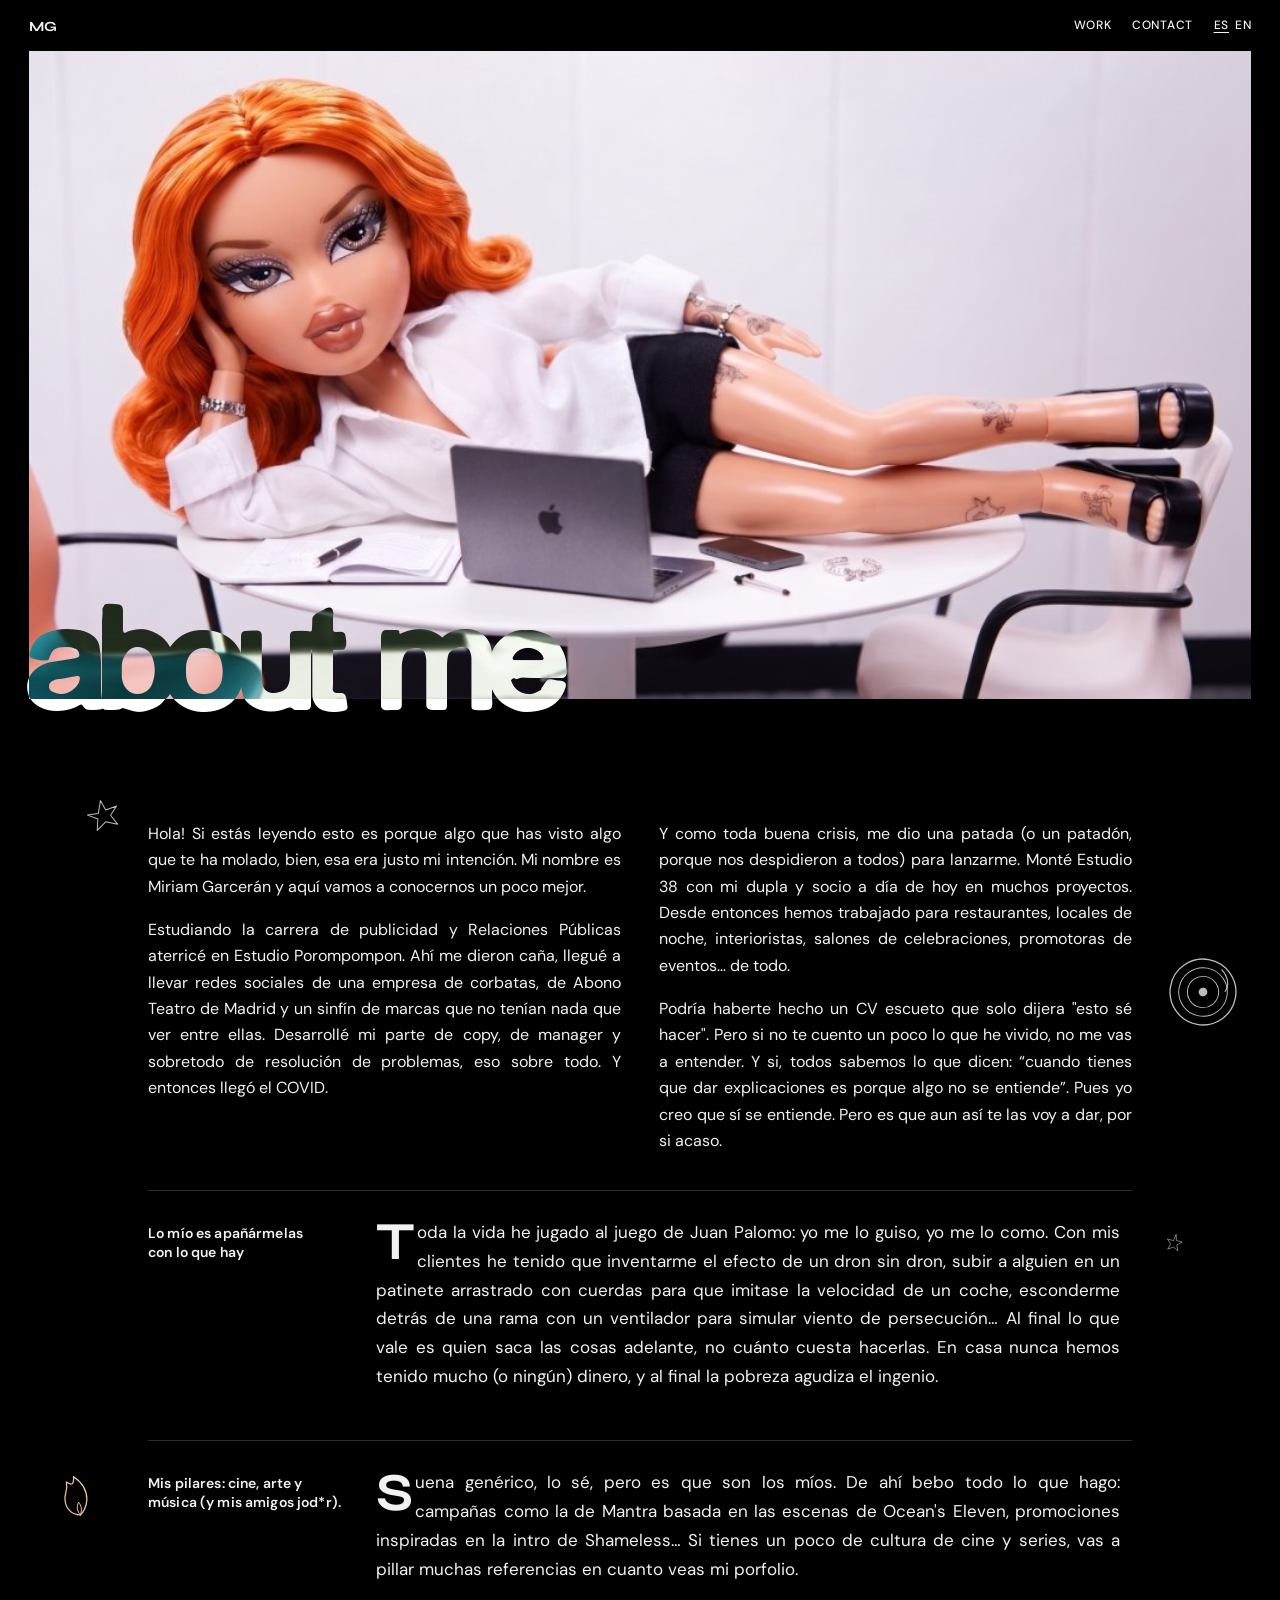
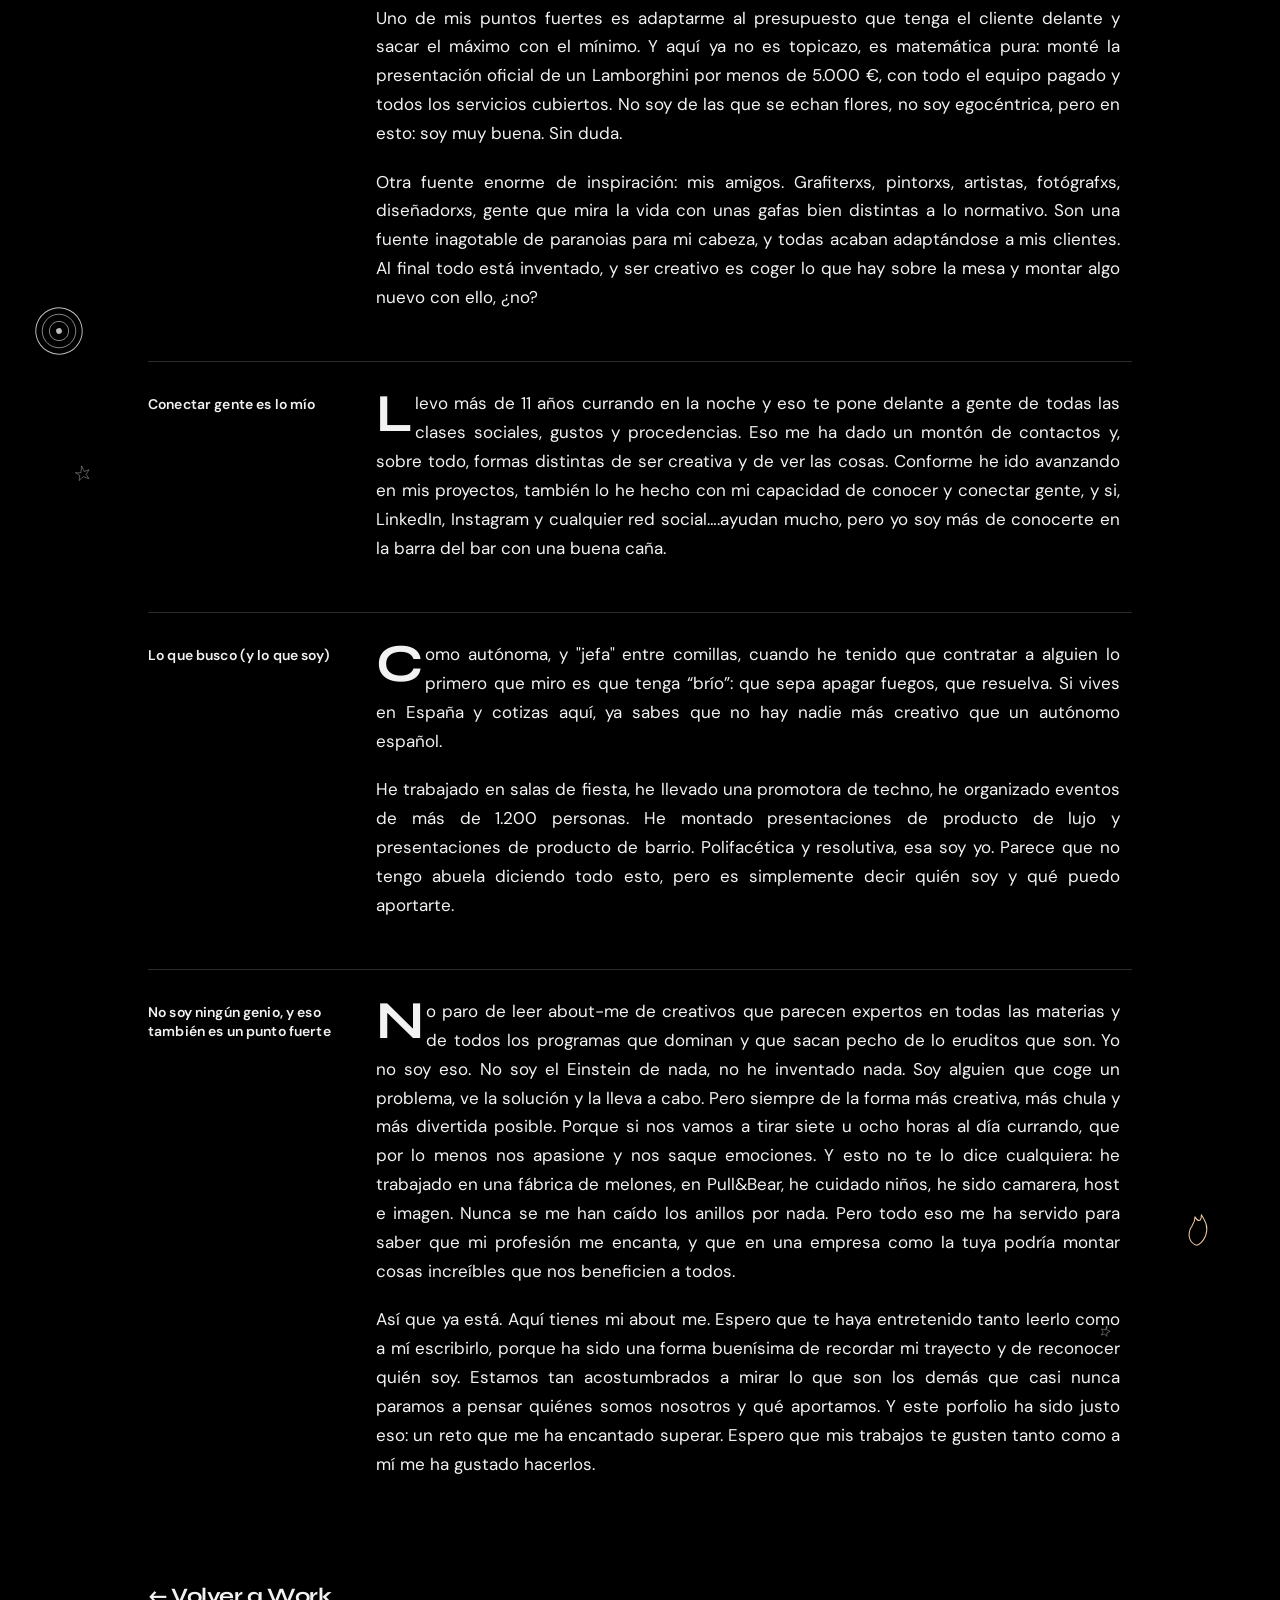
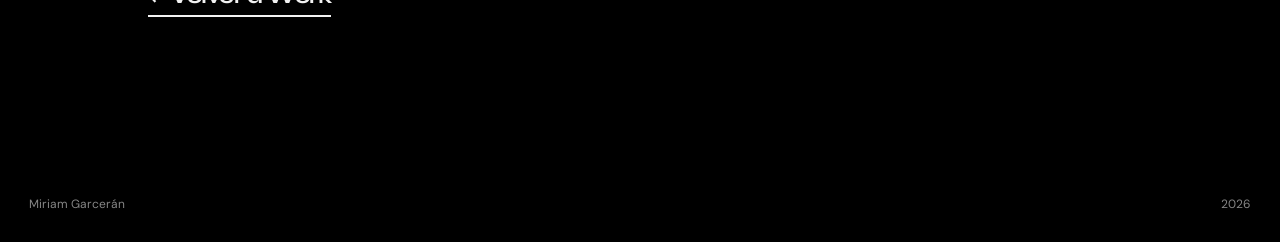
==== about.html @ 3cd70dc1 "feat: Bootzy TM font, Mantra video/metrics, contact page with photos & pin Co-authored-by: Cursor <c" ====
<!DOCTYPE html>
<html lang="es">
  <head>
    <meta charset="utf-8" />
    <meta name="viewport" content="width=device-width, initial-scale=1" />
    <title>About me — Miriam Garcerán</title>
    <meta
      name="description"
      content="About me de Miriam Garcerán. Dirección creativa, comunicación, RRPP y producción de eventos."
    />
    <link rel="preconnect" href="https://fonts.googleapis.com" />
    <link rel="preconnect" href="https://fonts.gstatic.com" crossorigin />
    <link
      href="https://fonts.googleapis.com/css2?family=DM+Sans:ital,opsz,wght@0,9..40,400;0,9..40,500;0,9..40,600;1,9..40,400&family=Syne:wght@600;700;800&display=swap"
      rel="stylesheet"
    />
    <link rel="stylesheet" href="css/style.css?v=82" />
  </head>
  <body>
    <header class="site-header">
      <a class="wordmark" href="index.html">MG</a>
      <nav class="nav" aria-label="Principal">
        <a href="index.html#work" data-i18n="nav.work">Work</a>
        <a href="contact.html">Contact</a>
        <div class="lang" role="group" aria-label="Idioma">
          <button type="button" data-lang="es" aria-pressed="true">ES</button>
          <button type="button" data-lang="en" aria-pressed="false">EN</button>
        </div>
      </nav>
    </header>

    <main>
      <section id="about" class="about-page">
        <div class="about-hero">
          <img
            src="assets/img/about.jpg?v=82"
            alt="Retrato editorial de Miriam Garcerán"
          />
          <h1 class="about-title" data-i18n="about.title">about me</h1>
        </div>
        <div class="about-body" id="about-body"></div>
        <p class="about-back">
          <a class="page-link" href="index.html#work" data-i18n="backToWork"
            >Volver a Work</a
          >
        </p>
      </section>
    </main>

    <footer class="site-footer">
      <span>Miriam Garcerán</span>
      <span id="year"></span>
    </footer>

    <svg class="ripple-defs" aria-hidden="true" focusable="false">
      <defs>
        <filter
          id="water-ripple"
          x="-25%"
          y="-25%"
          width="150%"
          height="150%"
          color-interpolation-filters="sRGB"
        >
          <feTurbulence
            id="water-turb"
            type="fractalNoise"
            baseFrequency="0.008 0.018"
            numOctaves="2"
            seed="3"
            result="waves"
          />
          <feDisplacementMap
            id="water-disp"
            in="SourceGraphic"
            in2="waves"
            scale="56"
            xChannelSelector="R"
            yChannelSelector="G"
          />
        </filter>
      </defs>
    </svg>

    <script src="js/content.js?v=82"></script>
    <script src="js/main.js?v=82"></script>
    <script src="js/cursor.js?v=82"></script>
  </body>
</html>
---- css/style.css ----
@font-face {
  font-family: "Bootzy TM";
  src: url("../assets/fonts/BootzyTM.woff2") format("woff2"),
       url("../assets/fonts/BootzyTM.woff") format("woff"),
       url("../assets/fonts/BootzyTM.ttf") format("truetype");
  font-weight: normal;
  font-style: normal;
  font-display: swap;
}

@font-face {
  font-family: "bootzy TM TTF 1";
  src: url("../assets/fonts/BootzyTM.woff2") format("woff2"),
       url("../assets/fonts/BootzyTM.woff") format("woff"),
       url("../assets/fonts/BootzyTM.ttf") format("truetype");
  font-weight: normal;
  font-style: normal;
  font-display: swap;
}

:root {
  --bg: #000000;
  --text: #f2f2f2;
  --muted: rgba(242, 242, 242, 0.55);
  --line: rgba(242, 242, 242, 0.18);
  --gutter: clamp(16px, 2.23vw, 42px);
  --font: "DM Sans", "Helvetica Neue", Helvetica, Arial, sans-serif;
  --display: "Syne", "Helvetica Neue", Helvetica, Arial, sans-serif;
  --bootzy: "Bootzy TM", "bootzy TM TTF 1", sans-serif;
  /* Matches Etienne Planeix (Neue Haas Grotesk Display Pro) */
  --case-copy: "Neue Haas Grotesk Display Pro", "Helvetica Neue", Helvetica, Arial, sans-serif;
}

*,
*::before,
*::after {
  box-sizing: border-box;
}

html {
  scroll-behavior: smooth;
}

body {
  margin: 0;
  background: var(--bg);
  color: var(--text);
  font-family: var(--font);
  font-weight: 400;
  font-size: 16px;
  line-height: 1.45;
  transition: background 0.35s ease, color 0.35s ease;
}

/* ── Custom cursor: hide native on pointer-fine devices ── */
@media (pointer: fine) {
  html,
  body,
  a,
  button,
  .work-toggle,
  .lang button,
  .page-link,
  .coverflow__card,
  [role="button"],
  label,
  select,
  summary {
    cursor: none !important;
  }
}

/* ── Custom cursor element ── */
.cursor-rock {
  position: fixed;
  top: 0;
  left: 0;
  width: 37px;
  height: 52px;
  pointer-events: none;
  z-index: 99999;
  will-change: transform;
  transform: translate3d(-999px, -999px, 0);
  transition: opacity 0.2s ease;
}

.cursor-rock img {
  width: 100%;
  height: 100%;
  object-fit: contain;
  display: block;
  user-select: none;
  -webkit-user-drag: none;
  position: relative;
  z-index: 2;
}

.cursor-waves {
  position: absolute;
  left: 12px;
  top: 1px;
  width: 12px;
  height: 12px;
  pointer-events: none;
  z-index: 1;
}

.cursor-waves span {
  position: absolute;
  left: 50%;
  top: 50%;
  width: 18px;
  height: 18px;
  border: 1.5px solid rgba(80, 160, 220, 0.55);
  border-radius: 50%;
  transform: translate(-50%, -50%) scale(0.4);
  opacity: 0;
  animation: water-ring 2.4s ease-out infinite;
}

.cursor-waves span:nth-child(2) {
  animation-delay: 0.8s;
}

.cursor-waves span:nth-child(3) {
  animation-delay: 1.6s;
}

@keyframes water-ring {
  0% {
    transform: translate(-50%, -50%) scale(0.35);
    opacity: 0.7;
  }
  100% {
    transform: translate(-50%, -50%) scale(4.8);
    opacity: 0;
  }
}

.ripple-wrap {
  position: relative;
  display: block;
  max-width: 100%;
}

.ripple-wrap--abs {
  pointer-events: none;
}

.ripple-wrap--abs .ripple-base,
.ripple-wrap--abs .ripple-layer {
  pointer-events: none;
}

.ripple-base--unpos {
  position: static !important;
  left: auto !important;
  right: auto !important;
  top: auto !important;
  bottom: auto !important;
}

.wordmark.ripple-base,
a.wordmark {
  display: inline-block;
}

.ripple-wrap:has(.wordmark),
.ripple-wrap:has(.work-toggle h3) {
  display: inline-block;
  max-width: 100%;
}

.ripple-wrap--media {
  display: block;
  width: 100%;
}

.ripple-layer {
  position: absolute;
  inset: 0;
  margin: 0;
  width: 100%;
  height: 100%;
  color: inherit;
  pointer-events: none;
  user-select: none;
  opacity: 0;
  filter: url("#water-ripple");
  -webkit-mask-image: radial-gradient(
    circle var(--brush, 95px) at var(--lx, -999px) var(--ly, -999px),
    rgba(0, 0, 0, 0.35) 0%,
    #000 16%,
    #000 38%,
    rgba(0, 0, 0, 0.55) 62%,
    transparent 82%
  );
  mask-image: radial-gradient(
    circle var(--brush, 95px) at var(--lx, -999px) var(--ly, -999px),
    rgba(0, 0, 0, 0.35) 0%,
    #000 16%,
    #000 38%,
    rgba(0, 0, 0, 0.55) 62%,
    transparent 82%
  );
}

img.ripple-layer,
video.ripple-layer {
  object-fit: cover;
}

.ripple-wrap.is-active .ripple-layer {
  opacity: 1;
}

.ripple-wrap.is-active .ripple-base {
  -webkit-mask-image: radial-gradient(
    circle var(--brush, 95px) at var(--lx, -999px) var(--ly, -999px),
    rgba(0, 0, 0, 0.2) 0%,
    rgba(0, 0, 0, 0.45) 32%,
    #000 78%
  );
  mask-image: radial-gradient(
    circle var(--brush, 95px) at var(--lx, -999px) var(--ly, -999px),
    rgba(0, 0, 0, 0.2) 0%,
    rgba(0, 0, 0, 0.45) 32%,
    #000 78%
  );
}

.ripple-direct.is-active {
  filter: url("#water-ripple");
}

.hero-photo img.ripple-layer {
  filter: grayscale(1) url("#water-ripple");
}

.coverflow__visual .ripple-wrap {
  display: block;
  width: 100%;
  height: 100%;
}

.hero-photo .ripple-wrap,
.about-hero .ripple-wrap--media,
.work-media__item .ripple-wrap--media {
  width: 100%;
}

.about-hero .ripple-wrap--abs {
  mix-blend-mode: difference;
}

.about-hero .ripple-wrap--abs .about-title {
  mix-blend-mode: normal;
  color: #ffffff;
  font-family: var(--bootzy);
}

.spray-defs,
.ripple-defs {
  position: absolute;
  left: -9999px;
  top: 0;
  width: 200px;
  height: 200px;
  overflow: hidden;
  pointer-events: none;
}

@media (pointer: coarse) {
  html,
  body,
  a,
  button {
    cursor: auto !important;
  }

  .cursor-rock {
    display: none !important;
  }

  .spray-layer {
    display: none !important;
  }

  .spray-wrap.is-active .spray-base {
    -webkit-mask-image: none;
    mask-image: none;
  }
}

img {
  max-width: 100%;
  display: block;
}

a {
  color: inherit;
  text-decoration: none;
}

button {
  font: inherit;
  color: inherit;
  background: none;
  border: 0;
  padding: 0;
}

.site-header {
  position: sticky;
  top: 0;
  z-index: 20;
  display: flex;
  align-items: center;
  justify-content: space-between;
  gap: 12px;
  flex-wrap: wrap;
  padding: 14px var(--gutter);
  background: color-mix(in srgb, var(--bg) 88%, transparent);
  backdrop-filter: blur(10px);
}

.wordmark {
  font-family: var(--display);
  font-weight: 700;
  letter-spacing: 0.04em;
  font-size: 14px;
}

.section-head h2,
.contact h2,
.work-toggle h3 {
  font-family: var(--display);
  font-weight: 700;
}

.nav {
  display: flex;
  align-items: center;
  flex-wrap: wrap;
  justify-content: flex-end;
  gap: clamp(10px, 1.6vw, 22px);
}

.nav a[aria-current="page"] {
  text-decoration: underline;
  text-underline-offset: 0.28em;
}

.about-page {
  padding-bottom: 4vw;
}

.nav a,
.lang button {
  font-size: 12px;
  font-weight: 500;
  letter-spacing: 0.06em;
  text-transform: uppercase;
}

.lang {
  display: flex;
  gap: 6px;
}

.lang button[aria-pressed="true"] {
  text-decoration: underline;
  text-underline-offset: 3px;
}

.hero {
  min-height: calc(100vh - 58px);
  padding: 4vh var(--gutter) 6vh;
  display: grid;
  grid-template-columns: 1fr minmax(280px, 42vw);
  gap: clamp(24px, 4vw, 72px);
  align-items: end;
}

.hero-copy {
  padding-bottom: 2vh;
}

.hero h1 {
  margin: 0;
  font-family: var(--display);
  font-weight: 800;
  font-size: clamp(42px, 9.2vw, 128px);
  line-height: 0.88;
  letter-spacing: -0.045em;
  text-transform: uppercase;
}

.hero-sub {
  margin: 18px 0 0;
  font-family: var(--display);
  font-weight: 600;
  font-size: clamp(15px, 1.8vw, 24px);
  letter-spacing: 0.02em;
  text-transform: lowercase;
  color: var(--text);
}

.hero-meta {
  margin: 18px 0 0;
  font-size: 13px;
  color: var(--muted);
}

.page-link {
  display: inline-block;
  margin-top: 28px;
  font-family: var(--display);
  font-weight: 700;
  font-size: clamp(16px, 2vw, 22px);
  letter-spacing: -0.02em;
  text-decoration: none;
  border-bottom: 2px solid currentColor;
  padding-bottom: 2px;
  transition: opacity 0.2s ease;
}

.page-link[data-i18n="aboutCta"],
.font-bootzy {
  font-family: var(--bootzy);
  font-weight: 400;
  letter-spacing: 0.02em;
}

.page-link:hover {
  opacity: 0.55;
}

.about-back {
  max-width: 1080px;
  margin: 0 auto 10vw;
  padding: 0 clamp(20px, 4vw, 48px);
}

.hero-photo {
  position: relative;
}

.hero-photo img {
  width: 100%;
  height: min(78vh, 860px);
  object-fit: cover;
  filter: grayscale(1);
}

.about-hero {
  position: relative;
  margin: 0 var(--gutter);
}

.about-hero img {
  width: 100%;
  height: min(72vh, 780px);
  object-fit: cover;
  object-position: center 45%;
}

.about-title {
  position: absolute;
  left: 0;
  bottom: -0.24em;
  margin: 0;
  font-family: var(--bootzy);
  font-weight: 400;
  font-size: clamp(64px, 13vw, 190px);
  line-height: 0.85;
  letter-spacing: -0.01em;
  text-transform: none;
  color: #ffffff;
  mix-blend-mode: difference;
  z-index: 2;
}

.about-body {
  position: relative;
  max-width: 1080px;
  margin: 9vw auto 2vw;
  padding: 0 clamp(20px, 4vw, 48px);
}

.about-doodles {
  position: absolute;
  inset: 0;
  pointer-events: none;
  z-index: 0;
}

.about-section {
  position: relative;
  z-index: 1;
}

.doodle {
  position: absolute;
  color: rgba(242, 242, 242, 0.78);
  overflow: visible;
}

.doodle--flame1,
.doodle--flame2 {
  color: #f0c9a4;
}

.doodle--star1 { top: -18px; left: -18px; width: 46px; transform: rotate(-14deg); }
.doodle--star2 { top: 18%; right: -8px; width: 28px; transform: rotate(12deg); }
.doodle--star3 { top: 54%; left: -28px; width: 22px; transform: rotate(-8deg); }
.doodle--star4 { bottom: 8%; right: 6%; width: 20px; transform: rotate(16deg); }
.doodle--vinyl1 { top: 6%; right: -62px; width: 78px; transform: rotate(10deg); }
.doodle--vinyl2 { top: 47%; left: -70px; width: 58px; transform: rotate(-16deg); }
.doodle--flame1 { top: 28%; left: -46px; width: 46px; transform: rotate(-8deg); }
.doodle--flame2 { bottom: 12%; right: -40px; width: 42px; transform: rotate(10deg); }

.about-section {
  display: grid;
  grid-template-columns: 12.5rem minmax(0, 1fr);
  column-gap: 28px;
  align-items: start;
  padding: 1.7rem 0 1.85rem;
  border-top: 1px solid var(--line);
}

.about-section--intro {
  display: block;
  border-top: 0;
  padding-top: 0.4rem;
  padding-bottom: 2.2rem;
}

.about-columns {
  column-count: 2;
  column-gap: 2.4rem;
}

.about-columns p {
  margin: 0 0 1.05em;
  font-size: 16px;
  line-height: 1.65;
  text-align: justify;
  hyphens: auto;
}

.about-section h3 {
  margin: 0.42em 0 0;
  font-family: var(--font);
  font-size: 14px;
  font-weight: 600;
  line-height: 1.35;
  letter-spacing: 0.01em;
  text-wrap: balance;
}

.about-section:not(.about-section--intro) p {
  margin: 0 0 1.15em;
  max-width: 62ch;
  font-size: 17px;
  line-height: 1.7;
  text-align: justify;
  hyphens: auto;
}

.about-drop::first-letter {
  float: left;
  margin: 0.06em 0.08em 0 0;
  font-family: var(--display);
  font-size: 3.15em;
  font-weight: 700;
  line-height: 0.78;
  letter-spacing: -0.04em;
}

.section-head {
  padding: 0 var(--gutter);
  display: flex;
  justify-content: space-between;
  align-items: baseline;
  gap: 16px;
  border-top: 1px solid var(--line);
  padding-top: 28px;
}

.section-head h2 {
  margin: 0;
  font-weight: 500;
  font-size: clamp(42px, 8vw, 110px);
  line-height: 0.85;
  letter-spacing: -0.04em;
  text-transform: uppercase;
}

.section-head p {
  margin: 0;
  font-size: 13px;
  color: var(--muted);
  max-width: 240px;
}

.work-list {
  margin: 24px 0 10vh;
}

.coverflow {
  position: relative;
  height: min(72vh, 680px);
  margin: 12px 0 8px;
  overflow: hidden;
  touch-action: none;
  user-select: none;
  outline: none;
}

.coverflow__scene {
  position: relative;
  height: 100%;
  perspective: 1400px;
  perspective-origin: 50% 50%;
  transform-style: preserve-3d;
}

.coverflow__ring {
  position: absolute;
  left: 50%;
  top: 50%;
  width: 0;
  height: 0;
  transform-style: preserve-3d;
  will-change: transform;
}

.coverflow__card {
  position: absolute;
  left: 0;
  top: 0;
  padding: 0;
  border: 0;
  background: transparent;
  color: inherit;
  transform-origin: center center;
  transform-style: preserve-3d;
  will-change: transform, opacity;
  text-align: left;
}

.coverflow__visual {
  position: relative;
  display: block;
  width: 100%;
  height: 100%;
  overflow: hidden;
  background: #111;
  box-shadow: 0 18px 48px rgba(0, 0, 0, 0.55);
}

.coverflow__visual img,
.coverflow__cover {
  width: 100%;
  height: 100%;
  object-fit: cover;
  pointer-events: none;
}

.coverflow__card[data-id="mantra"] .coverflow__visual {
  background: radial-gradient(circle at 30% 20%, #3a3a3a, #0b0b0b);
}

.coverflow__card[data-id="dulcevida"] .coverflow__visual {
  background: radial-gradient(circle at 70% 30%, #f3d7b0, #c9894a 55%, #5c2e12);
}

.coverflow__card[data-id="cortijo"] .coverflow__visual {
  background: radial-gradient(circle at 40% 30%, #d7c4a2, #6d5a3a 48%, #2c2418);
}

.coverflow__caption {
  position: absolute;
  left: 12px;
  right: 12px;
  bottom: 12px;
  display: flex;
  flex-direction: column;
  gap: 2px;
  opacity: 0;
  color: #fff;
  text-shadow: 0 1px 10px rgba(0, 0, 0, 0.65);
  transition: opacity 0.25s ease;
  pointer-events: none;
  z-index: 6;
}

.coverflow__card.is-center .coverflow__caption {
  opacity: 1;
}

.coverflow__fallback {
  position: absolute;
  inset: 0;
  display: grid;
  place-items: center;
  /* Drop the title once the card turns past edge-on, so it never reads mirrored */
  backface-visibility: hidden;
  padding: 24px;
  font-family: var(--display);
  font-size: clamp(22px, 3vw, 36px);
  font-weight: 800;
  letter-spacing: -0.04em;
  text-transform: uppercase;
  text-align: center;
  color: #fff;
}

.coverflow__caption strong {
  font-family: var(--display);
  font-size: 13px;
  font-weight: 700;
  letter-spacing: 0.08em;
  text-transform: uppercase;
}

.coverflow__caption small {
  color: var(--muted);
  font-size: 11px;
  letter-spacing: 0.04em;
}

.work-detail .work-toggle {
  pointer-events: none;
}

.work-detail .work-panel {
  display: block;
}

.work-item {
  border-top: 1px solid var(--line);
}

.work-item:last-child {
  border-bottom: 1px solid var(--line);
}

.work-toggle {
  width: 100%;
  text-align: left;
  display: grid;
  grid-template-columns: 1fr auto;
  gap: 16px;
  padding: 28px var(--gutter);
  align-items: end;
}

.work-toggle h3 {
  margin: 0;
  font-size: clamp(22px, 3.4vw, 42px);
  font-weight: 500;
  letter-spacing: -0.03em;
  text-transform: uppercase;
  line-height: 0.95;
}

.work-toggle small {
  color: var(--muted);
  font-size: 12px;
  letter-spacing: 0.04em;
}

.work-panel {
  display: none;
  padding: 0 var(--gutter) 36px;
  max-width: min(1100px, 100%);
}

.work-item.is-open .work-panel {
  display: block;
}

.work-panel .role {
  margin: 0 0 16px;
  font-size: 13px;
  color: var(--muted);
}

.work-panel > p {
  max-width: 760px;
}

.work-media--featured {
  max-width: min(1100px, 100%);
}

.work-media {
  margin-top: 28px;
  display: grid;
  grid-template-columns: repeat(4, minmax(0, 1fr));
  gap: 16px;
  align-items: start;
}

.work-media--featured {
  margin-top: 8px;
  margin-bottom: 28px;
  grid-template-columns: 1fr;
}

.work-media__item {
  margin: 0;
}

.work-media__item--video {
  grid-column: 1 / -1;
}

.work-media__item--featured {
  grid-column: 1 / -1;
}

.work-media__item--pdf {
  grid-column: 1 / span 2;
  max-width: 480px;
}

.work-media__item video,
.work-media__item img,
.work-media__pdf img {
  width: 100%;
  height: auto;
  display: block;
  background: #000;
}

/* Native cursor on videos so play/controls stay usable under cursor:none */
.work-media__item video,
.work-media__item video * {
  cursor: auto !important;
}

.work-media__item--video video,
.work-media__item--featured video {
  width: 100%;
  aspect-ratio: 16 / 9;
  object-fit: cover;
  border: 1px solid var(--line);
}

.work-media__item--featured figcaption {
  margin-top: 10px;
  font-size: 13px;
  font-weight: 500;
  letter-spacing: 0.06em;
  text-transform: uppercase;
  color: var(--text);
}

.work-media__item--image img {
  aspect-ratio: 9 / 16;
  object-fit: cover;
  object-position: top;
  border: 1px solid var(--line);
}

.work-media__pdf {
  display: block;
  border: 1px solid var(--line);
}

.work-media__pdf img {
  aspect-ratio: 16 / 11;
  object-fit: contain;
  background: #fff;
}

.work-media__pdf span {
  display: block;
  padding: 10px 12px;
  font-size: 12px;
  letter-spacing: 0.06em;
  text-transform: uppercase;
  border-top: 1px solid var(--line);
}

.work-media__item figcaption {
  margin-top: 8px;
  font-size: 12px;
  color: var(--muted);
  letter-spacing: 0.02em;
}

.pending {
  margin-top: 20px;
  padding: 16px 0 0;
  border-top: 1px dashed var(--line);
  font-size: 13px;
  color: var(--muted);
}

.work-item.case {
  border: none;
}

.case__top {
  display: grid;
  grid-template-columns: minmax(0, 1.35fr) minmax(0, 1.65fr);
  gap: clamp(20px, 3vw, 48px);
  align-items: start;
  padding: clamp(24px, 3.2vw, 48px) var(--gutter) 8px;
}

.case__lead {
  margin: 0;
  max-width: 34ch;
  font-size: clamp(15px, 1.15vw, 18px);
  line-height: 1.5;
}

.case__facts {
  display: grid;
  grid-template-columns: repeat(auto-fit, minmax(9rem, 1fr));
  gap: clamp(16px, 2.4vw, 36px);
  align-items: start;
}

.case__meta span {
  display: block;
  margin-bottom: 10px;
  font-size: 11px;
  letter-spacing: 0.14em;
  text-transform: uppercase;
  color: var(--muted);
}

.case__meta strong {
  display: block;
  font-weight: 500;
  font-size: clamp(18px, 1.65vw, 28px);
  line-height: 1.15;
  letter-spacing: -0.03em;
  min-height: 1.15em;
}

.case__instagram {
  display: inline-block;
  margin-top: 2px;
  font-weight: 500;
  font-size: clamp(16px, 1.45vw, 24px);
  line-height: 1.2;
  letter-spacing: -0.02em;
  color: var(--text);
  text-decoration: none;
  border-bottom: 1.5px solid currentColor;
  padding-bottom: 1px;
  transition: opacity 0.2s ease;
}

.case__instagram:hover {
  opacity: 0.55;
}

.case__stack {
  display: flex;
  flex-direction: column;
  gap: 0;
}

.case__piece {
  margin: 0;
}

.case__piece--hero {
  width: 100%;
  background: #000;
}

/* Default: full-bleed landscape hero (Cortijo / Mamaluna / Tuantojo…) */
.case__piece--hero video,
.case__piece--hero img {
  display: block;
  width: 100%;
  height: auto;
  background: #000;
  object-fit: contain;
}

.case__piece--hero-landscape video {
  width: 100%;
  max-height: min(78vh, 860px);
  object-fit: cover;
  object-position: center;
}

/* Portrait main pieces only (e.g. Radikal aftermovie) */
.case__piece--hero-portrait {
  display: flex;
  justify-content: center;
  align-items: flex-start;
}

.case__piece--hero-portrait video,
.case__piece--hero-portrait img {
  width: auto;
  max-width: 100%;
  max-height: min(70vh, 720px);
}

.case__gallery {
  width: min(100% - (var(--gutter) * 2), 34rem);
  margin: clamp(22px, 3vw, 40px) auto 0;
  display: flex;
  flex-direction: column;
  gap: 10px;
}

.case__gallery .case__piece--full video,
.case__gallery .case__piece--full img,
.case__gallery .case__row video,
.case__gallery .case__row img {
  width: 100%;
  height: auto;
  display: block;
  background: #000;
}

.case__piece video,
.case__piece video * {
  cursor: auto !important;
}

.case__row {
  display: grid;
  grid-template-columns: 1fr 1fr;
  gap: 10px;
  align-items: start;
}

.case__copy {
  width: 100%;
  margin: 0;
  padding: clamp(48px, 6vw, 88px) var(--gutter) 0;
}

.work-panel .case__copy {
  width: 100%;
  margin: 0;
  padding-top: clamp(28px, 4vw, 48px);
}

.case__copy .role,
.work-panel .case__copy .role {
  max-width: 75rem;
  margin: 0 auto 2rem;
  font-size: 12px;
  letter-spacing: 0.08em;
  text-transform: uppercase;
  color: var(--muted);
}

.case__cols {
  max-width: 75rem;
  margin: 0 auto;
  column-count: 2;
  column-gap: clamp(32px, 6vw, 110px);
}

.case__cols > * {
  break-inside: avoid;
}

.case__intro {
  column-span: all;
  margin: 0 0 1.6em;
  font-family: var(--case-copy);
  font-weight: 500;
  font-size: clamp(17px, 1.7vw, 24px);
  line-height: 1.45;
  letter-spacing: -0.01em;
  text-transform: none;
  text-align: justify;
  hyphens: auto;
  color: var(--text);
}

.case__section {
  margin: 0 0 1.6em;
  padding-top: 1.1rem;
  border-top: 1px solid var(--line);
}

.case__section h4 {
  margin: 0 0 0.55em;
  font-family: var(--case-copy);
  font-size: 13px;
  font-weight: 500;
  line-height: 1.35;
  letter-spacing: 0.02em;
  text-transform: none;
  color: var(--text);
}

.case__section p,
.case__cols > p:not(.role):not(.case__intro) {
  margin: 0;
  font-family: var(--case-copy);
  font-weight: 500;
  font-size: clamp(15px, 1.55vw, 22px);
  line-height: 1.45;
  letter-spacing: -0.01em;
  text-transform: none;
  text-align: justify;
  hyphens: auto;
  color: var(--text);
}

/* Full-bleed infinite AV strip — true viewport width, edge to edge */
.av-strip {
  --av-strip-h: min(60vh, 420px);
  --av-strip-gap: 3px;

  display: block;
  box-sizing: border-box;
  width: 100vw;
  max-width: none;
  position: relative;
  left: 0;
  margin: 18px 0 0;
  overflow: hidden;
  touch-action: pan-y;
  cursor: grab;
  user-select: none;
  -webkit-user-select: none;
  background: var(--bg);
}

.av-strip.is-dragging {
  cursor: grabbing;
}

.av-strip__track {
  display: flex;
  flex-direction: row;
  flex-wrap: nowrap;
  align-items: stretch;
  gap: var(--av-strip-gap);
  width: max-content;
  height: var(--av-strip-h);
  will-change: transform;
  transform: translate3d(0, 0, 0);
}

.av-strip__item {
  position: relative;
  margin: 0;
  height: var(--av-strip-h);
  flex: 0 0 auto;
  background: var(--bg);
}

.av-strip__mute {
  position: absolute;
  right: 10px;
  bottom: 10px;
  width: 36px;
  height: 36px;
  display: inline-flex;
  align-items: center;
  justify-content: center;
  padding: 0;
  border-radius: 50%;
  border: 1px solid rgba(255, 255, 255, 0.4);
  background: rgba(0, 0, 0, 0.55);
  color: #fff;
  cursor: pointer;
  pointer-events: auto;
}

.av-strip__mute:hover {
  background: rgba(0, 0, 0, 0.85);
}

.av-strip__mute:focus-visible {
  outline: 2px solid #fff;
  outline-offset: 2px;
}

.av-strip__mute svg {
  width: 18px;
  height: 18px;
  fill: currentColor;
}

.av-strip__item img,
.av-strip__item video {
  display: block;
  height: 100%;
  width: auto;
  max-width: none;
  object-fit: contain;
  object-position: center;
  background: #000;
  pointer-events: none;
  -webkit-user-drag: none;
}

.work-panel .av-strip {
  margin-top: 18px;
}

.work-media-block {
  padding: 0 var(--gutter);
  max-width: min(1100px, 100%);
}

.work-media-block .work-media--featured {
  margin-top: 8px;
  margin-bottom: 0;
}

.work-item > .av-strip {
  margin-top: 18px;
}

.case__stack .av-strip {
  margin-top: 6px;
}

.work-panel {
  overflow: visible;
}

.work-item.is-open,
.work-detail,
.work-list,
#work,
main {
  overflow: visible;
}

.case__metrics {
  --metric-pink: #f6c4d4;
  --metric-peach: #f2b39a;
  --metric-orange: #ef9a6c;
  width: min(100% - (var(--gutter) * 2), 56rem);
  margin: clamp(36px, 5vw, 64px) auto 0;
  display: grid;
  grid-template-columns: repeat(4, minmax(0, 1fr));
  border: 1px solid rgba(242, 242, 242, 0.16);
  border-radius: 18px;
  background: #14110f;
  overflow: hidden;
}

.case__metrics[data-count="1"] {
  grid-template-columns: 1fr;
  max-width: 16rem;
}

.case__metrics[data-count="2"] {
  grid-template-columns: repeat(2, minmax(0, 1fr));
  max-width: 28rem;
}

.case__metrics[data-count="3"] {
  grid-template-columns: repeat(3, minmax(0, 1fr));
  max-width: 42rem;
}

.case__metric {
  display: flex;
  flex-direction: column;
  align-items: flex-start;
  gap: 14px;
  padding: clamp(18px, 2.2vw, 28px) clamp(14px, 1.8vw, 24px);
  border-right: 1px solid rgba(242, 242, 242, 0.12);
}

.case__metric:last-child {
  border-right: 0;
}

.case__metric-icon {
  display: inline-flex;
  align-items: center;
  justify-content: center;
  width: 34px;
  height: 34px;
  border-radius: 10px;
  background: rgba(242, 242, 242, 0.06);
  color: rgba(242, 242, 242, 0.55);
}

.case__metric-icon svg {
  width: 18px;
  height: 18px;
  fill: currentColor;
}

.case__metric-value {
  font-size: clamp(26px, 3vw, 40px);
  font-weight: 700;
  letter-spacing: -0.04em;
  line-height: 1.05;
  background-image: linear-gradient(
    105deg,
    var(--metric-pink) 0%,
    var(--metric-peach) 52%,
    var(--metric-orange) 100%
  );
  -webkit-background-clip: text;
  background-clip: text;
  color: transparent;
  -webkit-text-fill-color: transparent;
}

.case__metric-label {
  font-size: 11px;
  font-weight: 500;
  letter-spacing: 0.08em;
  text-transform: uppercase;
  color: rgba(242, 242, 242, 0.5);
  line-height: 1.35;
  max-width: 18ch;
}

.case__next {
  display: block;
  width: 100%;
  margin: 0;
  padding: clamp(56px, 9vw, 120px) var(--gutter);
  border: 0;
  background: transparent;
  color: inherit;
  font: inherit;
  font-size: 12px;
  font-weight: 500;
  letter-spacing: 0.38em;
  text-indent: 0.38em;
  text-transform: uppercase;
  text-align: center;
}

@media (max-width: 860px) {
  .work-media {
    grid-template-columns: repeat(2, minmax(0, 1fr));
  }

  .work-media__item--pdf {
    grid-column: 1 / -1;
    max-width: 420px;
  }

  .case__top {
    grid-template-columns: 1fr;
    gap: 32px;
  }

  .case__cols {
    column-count: 1;
  }

  /* Override any parent left/max-width so the strip is true viewport-bleed */
  .av-strip {
    left: 0 !important;
    max-width: none;
  }

  .case__metrics {
    grid-template-columns: 1fr 1fr;
  }

  .case__metric:nth-child(2n) {
    border-right: 0;
  }

  .case__metric:nth-child(-n + 2) {
    border-bottom: 1px solid rgba(242, 242, 242, 0.12);
  }
}

@media (max-width: 560px) {
  .work-media {
    grid-template-columns: 1fr 1fr;
  }

  .case__facts {
    grid-template-columns: 1fr;
    gap: 22px;
  }

  .case__row {
    grid-template-columns: 1fr 1fr;
  }
}

.contact {
  padding: 10vh var(--gutter) 8vh;
  border-top: 1px solid var(--line);
}

.contact h2 {
  margin: 0 0 28px;
  font-size: clamp(42px, 8vw, 110px);
  line-height: 0.85;
  font-weight: 500;
  letter-spacing: -0.04em;
  text-transform: uppercase;
}

.contact-links {
  display: flex;
  flex-direction: column;
  gap: 10px;
  font-size: clamp(18px, 2.2vw, 28px);
  font-weight: 500;
}

.contact-links a:hover {
  text-decoration: underline;
  text-underline-offset: 4px;
}

.site-footer {
  padding: 0 var(--gutter) 28px;
  display: flex;
  justify-content: space-between;
  gap: 16px;
  font-size: 12px;
  color: var(--muted);
}

@media (max-width: 860px) {
  .hero {
    grid-template-columns: 1fr;
    min-height: unset;
  }

  .hero-photo img {
    height: 62vh;
  }

  .nav a {
    display: none;
  }

  .about-body {
    margin-top: 12vw;
  }

  .about-section,
  .about-columns {
    display: block;
    column-count: 1;
  }

  .about-section {
    padding: 2.4rem 0;
  }

  .about-section h3 {
    margin: 0 0 0.7rem;
  }

  .about-copy p {
    max-width: none;
  }

  .about-doodles {
    display: none;
  }
}
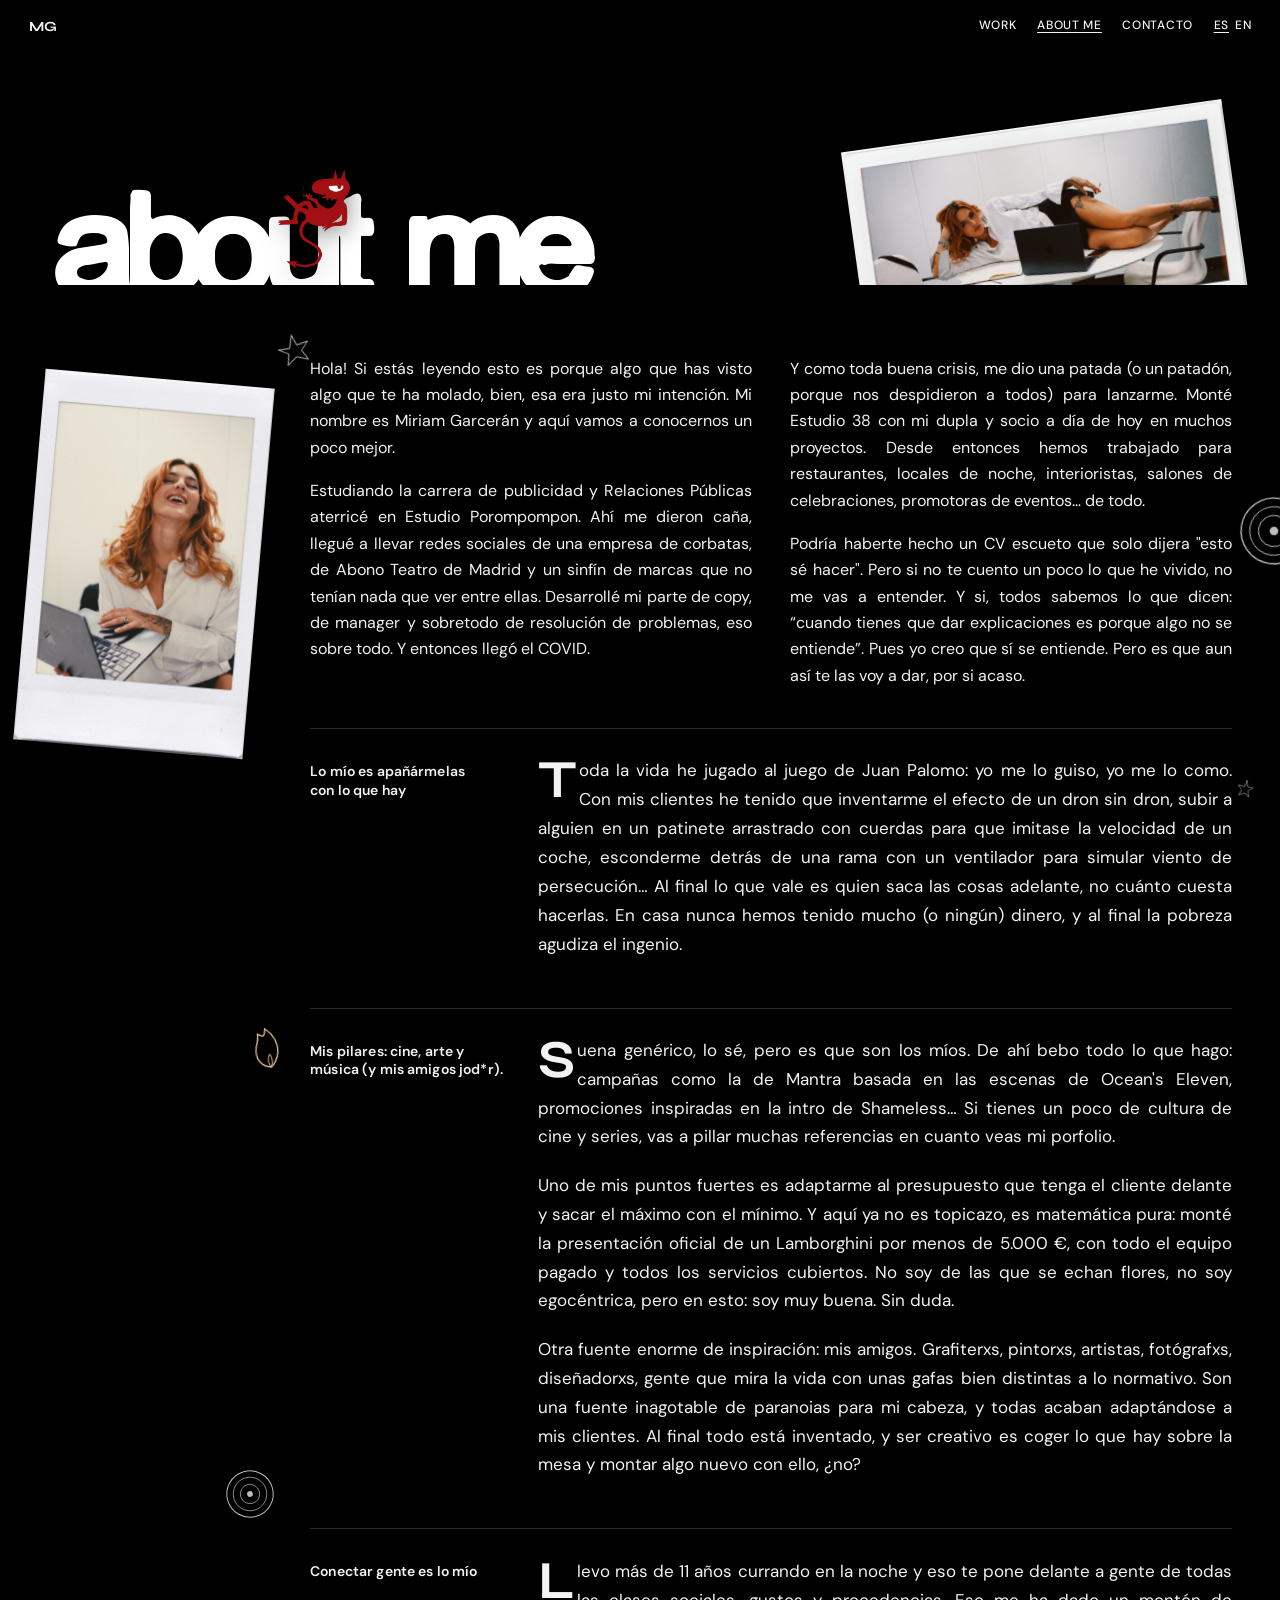
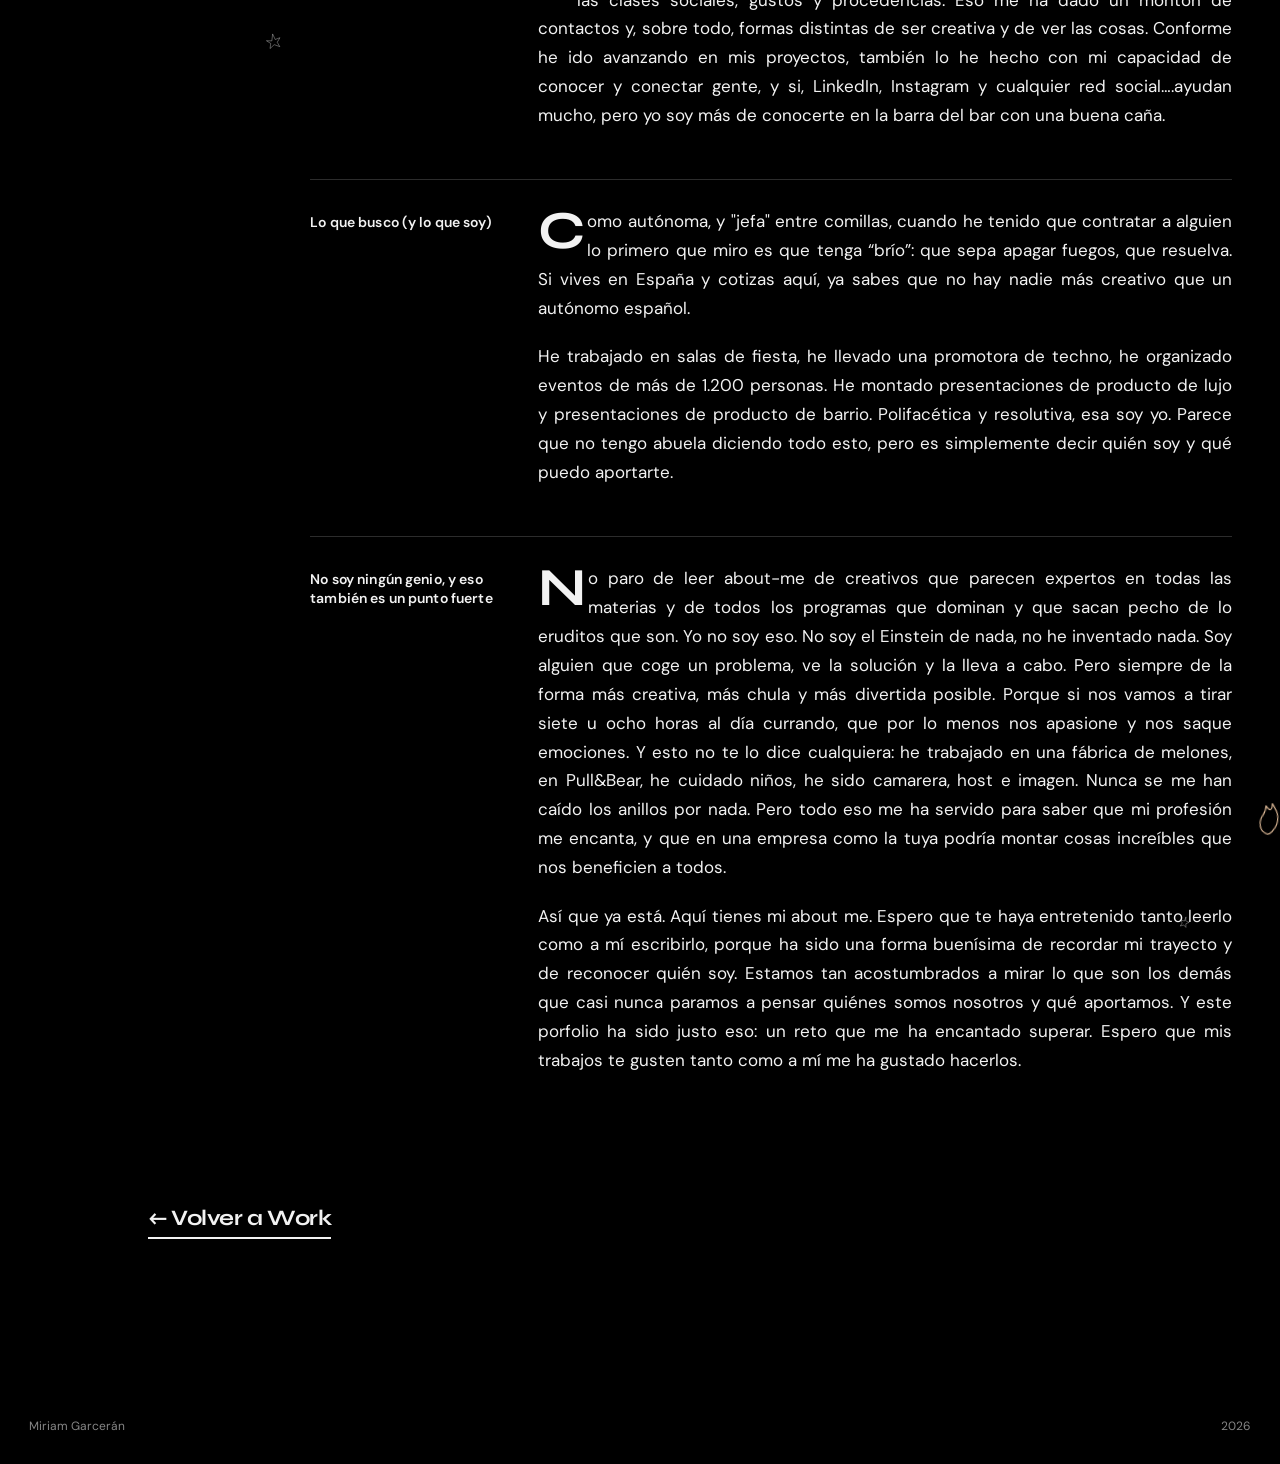
==== commit 0c5cb3c3: "feat: hero video, nav About me, about page editorial layout with mascot & photos Co-authored-by: Cur" ====
--- a/about.html
+++ b/about.html
@@ -14,14 +14,15 @@
       href="https://fonts.googleapis.com/css2?family=DM+Sans:ital,opsz,wght@0,9..40,400;0,9..40,500;0,9..40,600;1,9..40,400&family=Syne:wght@600;700;800&display=swap"
       rel="stylesheet"
     />
-    <link rel="stylesheet" href="css/style.css?v=82" />
+    <link rel="stylesheet" href="css/style.css?v=83" />
   </head>
   <body>
     <header class="site-header">
       <a class="wordmark" href="index.html">MG</a>
       <nav class="nav" aria-label="Principal">
         <a href="index.html#work" data-i18n="nav.work">Work</a>
-        <a href="contact.html">Contact</a>
+        <a href="about.html" aria-current="page" data-i18n="nav.about">About me</a>
+        <a href="contact.html" data-i18n="nav.contact">Contact</a>
         <div class="lang" role="group" aria-label="Idioma">
           <button type="button" data-lang="es" aria-pressed="true">ES</button>
           <button type="button" data-lang="en" aria-pressed="false">EN</button>
@@ -31,14 +32,26 @@
 
     <main>
       <section id="about" class="about-page">
-        <div class="about-hero">
-          <img
-            src="assets/img/about.jpg?v=82"
-            alt="Retrato editorial de Miriam Garcerán"
-          />
-          <h1 class="about-title" data-i18n="about.title">about me</h1>
+        <div class="about-top">
+          <div class="about-hero">
+            <h1 class="about-title" data-i18n="about.title">about me</h1>
+            <img
+              class="about-mascot"
+              src="assets/img/lucifer-transparent.png"
+              alt=""
+              aria-hidden="true"
+            />
+          </div>
+          <figure class="about-col-photo--right-top">
+            <img src="assets/img/contact.jpg" alt="Miriam Garcerán" />
+          </figure>
         </div>
-        <div class="about-body" id="about-body"></div>
+        <div class="about-columns-wrap">
+          <figure class="about-col-photo--left-mid">
+            <img src="assets/img/contact2.jpg" alt="Miriam Garcerán" />
+          </figure>
+          <div class="about-body" id="about-body"></div>
+        </div>
         <p class="about-back">
           <a class="page-link" href="index.html#work" data-i18n="backToWork"
             >Volver a Work</a
@@ -82,8 +95,8 @@
       </defs>
     </svg>
 
-    <script src="js/content.js?v=82"></script>
-    <script src="js/main.js?v=82"></script>
-    <script src="js/cursor.js?v=82"></script>
+    <script src="js/content.js?v=83"></script>
+    <script src="js/main.js?v=83"></script>
+    <script src="js/cursor.js?v=83"></script>
   </body>
 </html>
--- a/css/style.css
+++ b/css/style.css
@@ -382,6 +382,59 @@
   align-items: end;
 }
 
+/* Full-bleed video hero */
+.hero--video {
+  display: flex;
+  justify-content: center;
+  align-items: center;
+  padding: 6vh var(--gutter);
+  min-height: calc(100vh - 58px);
+}
+
+.hero-video-wrap {
+  position: relative;
+  width: 75%;
+  max-width: 960px;
+}
+
+.hero-video {
+  width: 100%;
+  height: auto;
+  display: block;
+  border-radius: 4px;
+}
+
+.hero-audio-btn {
+  position: absolute;
+  bottom: 16px;
+  right: 16px;
+  display: flex;
+  align-items: center;
+  gap: 8px;
+  background: rgba(0, 0, 0, 0.55);
+  color: #fff;
+  border: 1px solid rgba(255,255,255,0.25);
+  border-radius: 999px;
+  padding: 7px 14px 7px 10px;
+  cursor: pointer;
+  font-family: var(--font);
+  font-size: 11px;
+  letter-spacing: 0.08em;
+  text-transform: uppercase;
+  backdrop-filter: blur(6px);
+  transition: background 0.2s, opacity 0.2s;
+}
+
+.hero-audio-btn:hover {
+  background: rgba(0, 0, 0, 0.8);
+}
+
+.hero-audio-icon {
+  width: 16px;
+  height: 16px;
+  flex-shrink: 0;
+}
+
 .hero-copy {
   padding-bottom: 2vh;
 }
@@ -456,9 +509,11 @@
 .about-hero {
   position: relative;
   margin: 0 var(--gutter);
-}
-
-.about-hero img {
+  min-height: clamp(180px, 26vh, 320px);
+}
+
+/* The photo rule is kept for backwards compat but the img has been removed */
+.about-hero img:not(.about-mascot) {
   width: 100%;
   height: min(72vh, 780px);
   object-fit: cover;
@@ -481,11 +536,85 @@
   z-index: 2;
 }
 
+/* Mascot sitting on the "o" of "about" */
+.about-mascot {
+  position: absolute;
+  left: calc(clamp(64px, 13vw, 190px) * 1.1);
+  /* Lower so the hand rests on the letter */
+  bottom: calc(clamp(64px, 13vw, 190px) * -0.02);
+  width: clamp(100px, 12vw, 175px);
+  max-width: 175px;
+  height: auto !important;
+  z-index: 6;
+  pointer-events: none;
+  mix-blend-mode: normal;
+  filter: drop-shadow(0 4px 12px rgba(0,0,0,0.5));
+}
+
+/* ── About top: title + right photo side by side ── */
+.about-top {
+  display: flex;
+  align-items: flex-end;
+  gap: clamp(16px, 3vw, 48px);
+  padding: 0 var(--gutter);
+  overflow: hidden;
+}
+
+.about-top .about-hero {
+  flex: 1;
+  min-width: 0;
+}
+
+/* contact.jpg (Office Session) — TOP RIGHT, -8°, large */
+.about-col-photo--right-top {
+  flex-shrink: 0;
+  width: clamp(220px, 30vw, 460px);
+  margin: 0;
+  padding: 0;
+  transform: rotate(-8deg);
+  transform-origin: bottom right;
+  filter: drop-shadow(0 16px 40px rgba(0,0,0,0.65));
+  align-self: flex-end;
+  margin-bottom: -2vw;
+}
+
+.about-col-photo--right-top img {
+  width: 100%;
+  height: auto;
+  display: block;
+}
+
+/* contact2.jpg — MID LEFT, +5° */
+.about-col-photo--left-mid {
+  margin: 0;
+  padding: 0;
+  position: sticky;
+  top: 42vh;
+  transform: rotate(5deg);
+  transform-origin: center center;
+  filter: drop-shadow(0 12px 32px rgba(0,0,0,0.55));
+}
+
+.about-col-photo--left-mid img {
+  width: 100%;
+  height: auto;
+  display: block;
+}
+
+/* ── About editorial columns (text + left photo) ── */
+.about-columns-wrap {
+  display: grid;
+  grid-template-columns: minmax(140px, 18vw) 1fr;
+  gap: clamp(16px, 2.5vw, 40px);
+  align-items: start;
+  padding: clamp(40px, 5vw, 72px) var(--gutter) clamp(32px, 4vw, 56px);
+  max-width: 1440px;
+  margin: 0 auto;
+}
+
 .about-body {
   position: relative;
-  max-width: 1080px;
-  margin: 9vw auto 2vw;
-  padding: 0 clamp(20px, 4vw, 48px);
+  padding: 0 clamp(8px, 1.5vw, 20px);
 }
 
 .about-doodles {
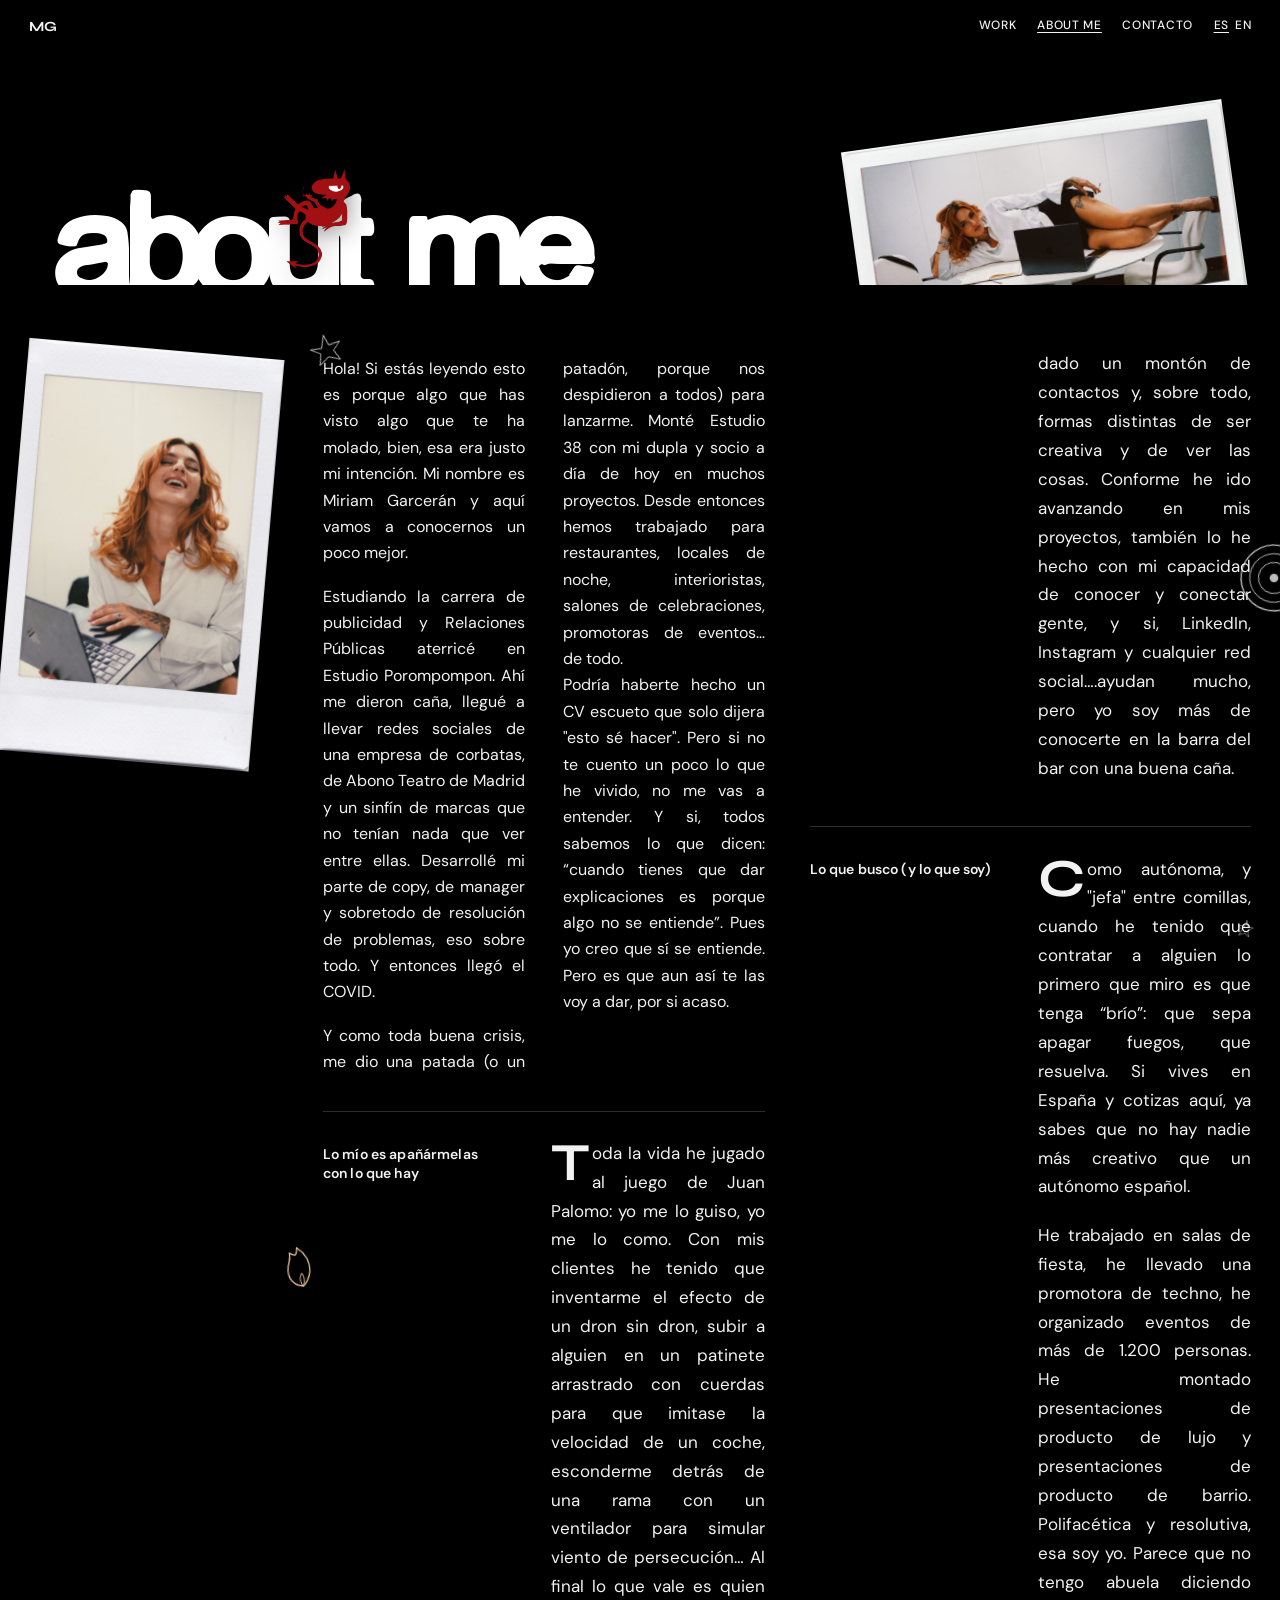
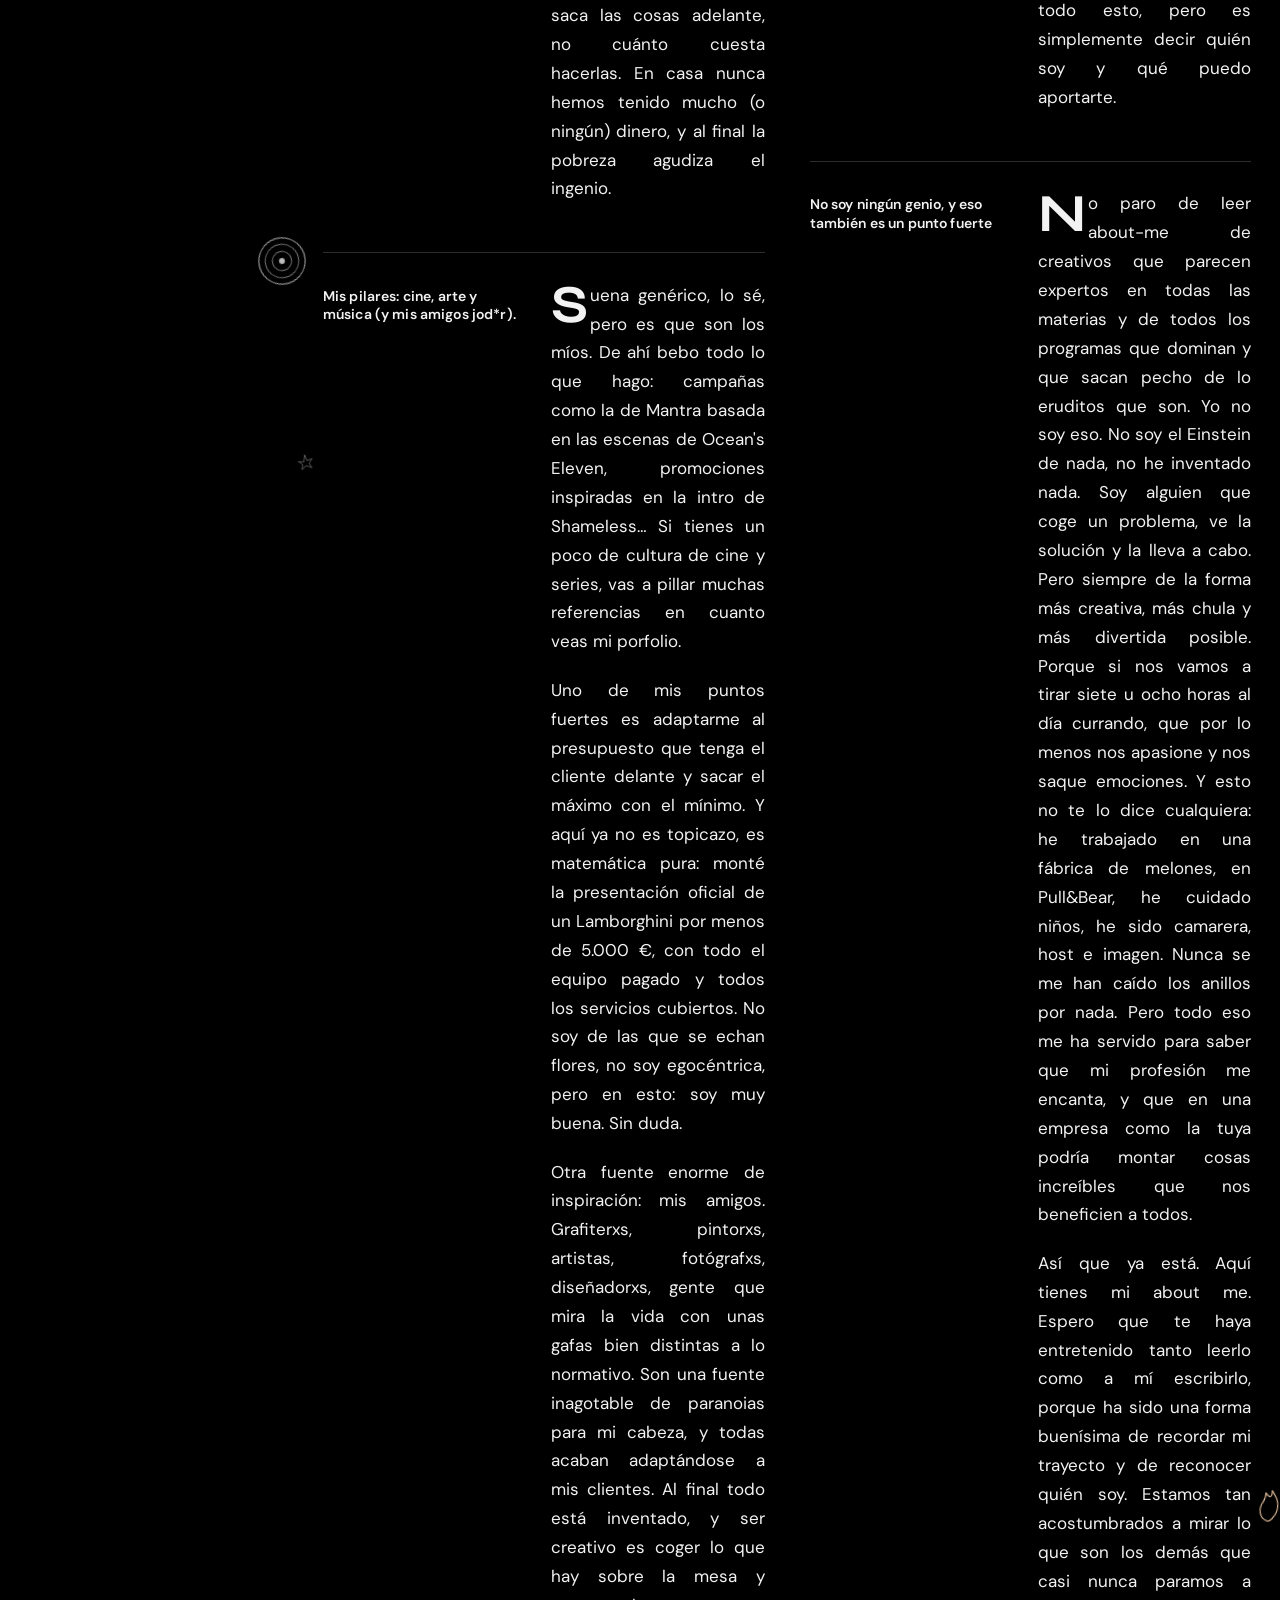
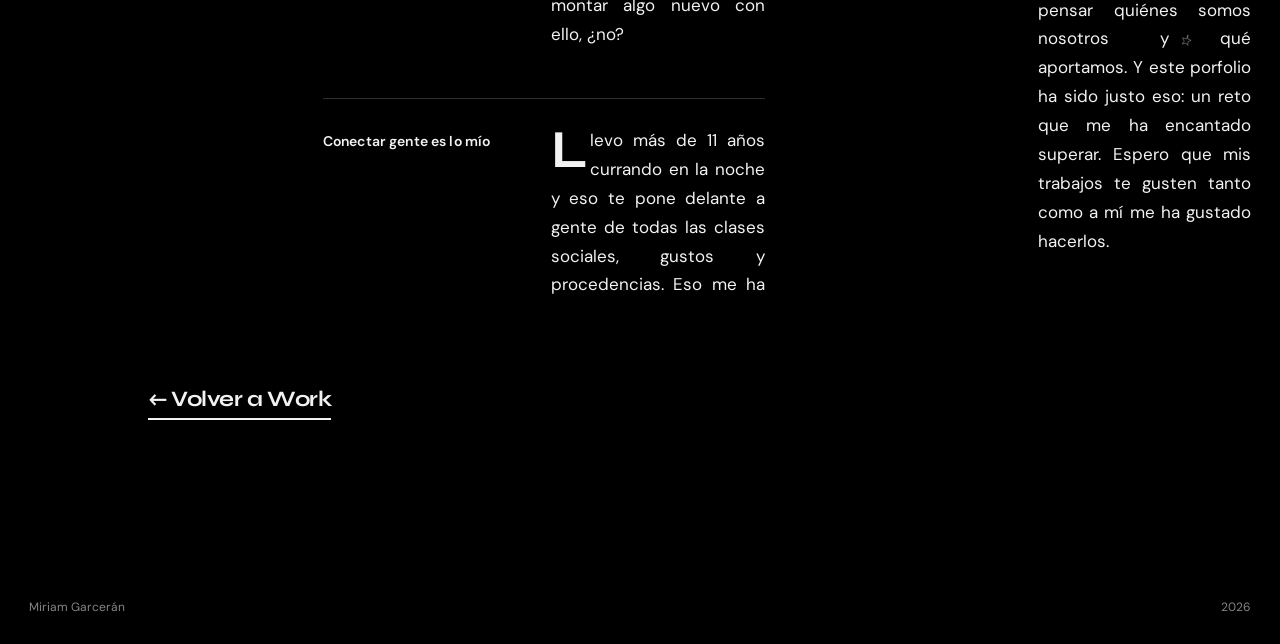
==== commit 0cbbe82f: "about: editorial 2-col text, Polaroid flush-left separate column Co-authored-by: Cursor <cursoragent" ====
--- a/about.html
+++ b/about.html
@@ -14,7 +14,7 @@
       href="https://fonts.googleapis.com/css2?family=DM+Sans:ital,opsz,wght@0,9..40,400;0,9..40,500;0,9..40,600;1,9..40,400&family=Syne:wght@600;700;800&display=swap"
       rel="stylesheet"
     />
-    <link rel="stylesheet" href="css/style.css?v=83" />
+    <link rel="stylesheet" href="css/style.css?v=84" />
   </head>
   <body>
     <header class="site-header">
--- a/css/style.css
+++ b/css/style.css
@@ -584,15 +584,18 @@
   display: block;
 }
 
-/* contact2.jpg — MID LEFT, +5° */
+/* contact2.jpg — LEFT COLUMN, +5° */
 .about-col-photo--left-mid {
   margin: 0;
   padding: 0;
   position: sticky;
-  top: 42vh;
+  top: clamp(72px, 10vh, 120px);
+  align-self: start;
   transform: rotate(5deg);
-  transform-origin: center center;
+  transform-origin: center top;
   filter: drop-shadow(0 12px 32px rgba(0,0,0,0.55));
+  /* stay in its own column, never bleed into text */
+  overflow: visible;
 }
 
 .about-col-photo--left-mid img {
@@ -601,20 +604,24 @@
   display: block;
 }
 
-/* ── About editorial columns (text + left photo) ── */
+/* ── About editorial columns (left photo + editorial text) ── */
 .about-columns-wrap {
   display: grid;
-  grid-template-columns: minmax(140px, 18vw) 1fr;
-  gap: clamp(16px, 2.5vw, 40px);
+  grid-template-columns: clamp(160px, 20vw, 280px) 1fr;
+  gap: clamp(24px, 3vw, 48px);
   align-items: start;
   padding: clamp(40px, 5vw, 72px) var(--gutter) clamp(32px, 4vw, 56px);
-  max-width: 1440px;
+  max-width: 1600px;
   margin: 0 auto;
 }
 
+/* Two-column editorial text */
 .about-body {
   position: relative;
-  padding: 0 clamp(8px, 1.5vw, 20px);
+  padding: 0;
+  column-count: 2;
+  column-gap: clamp(24px, 3.5vw, 56px);
+  column-rule: none;
 }
 
 .about-doodles {
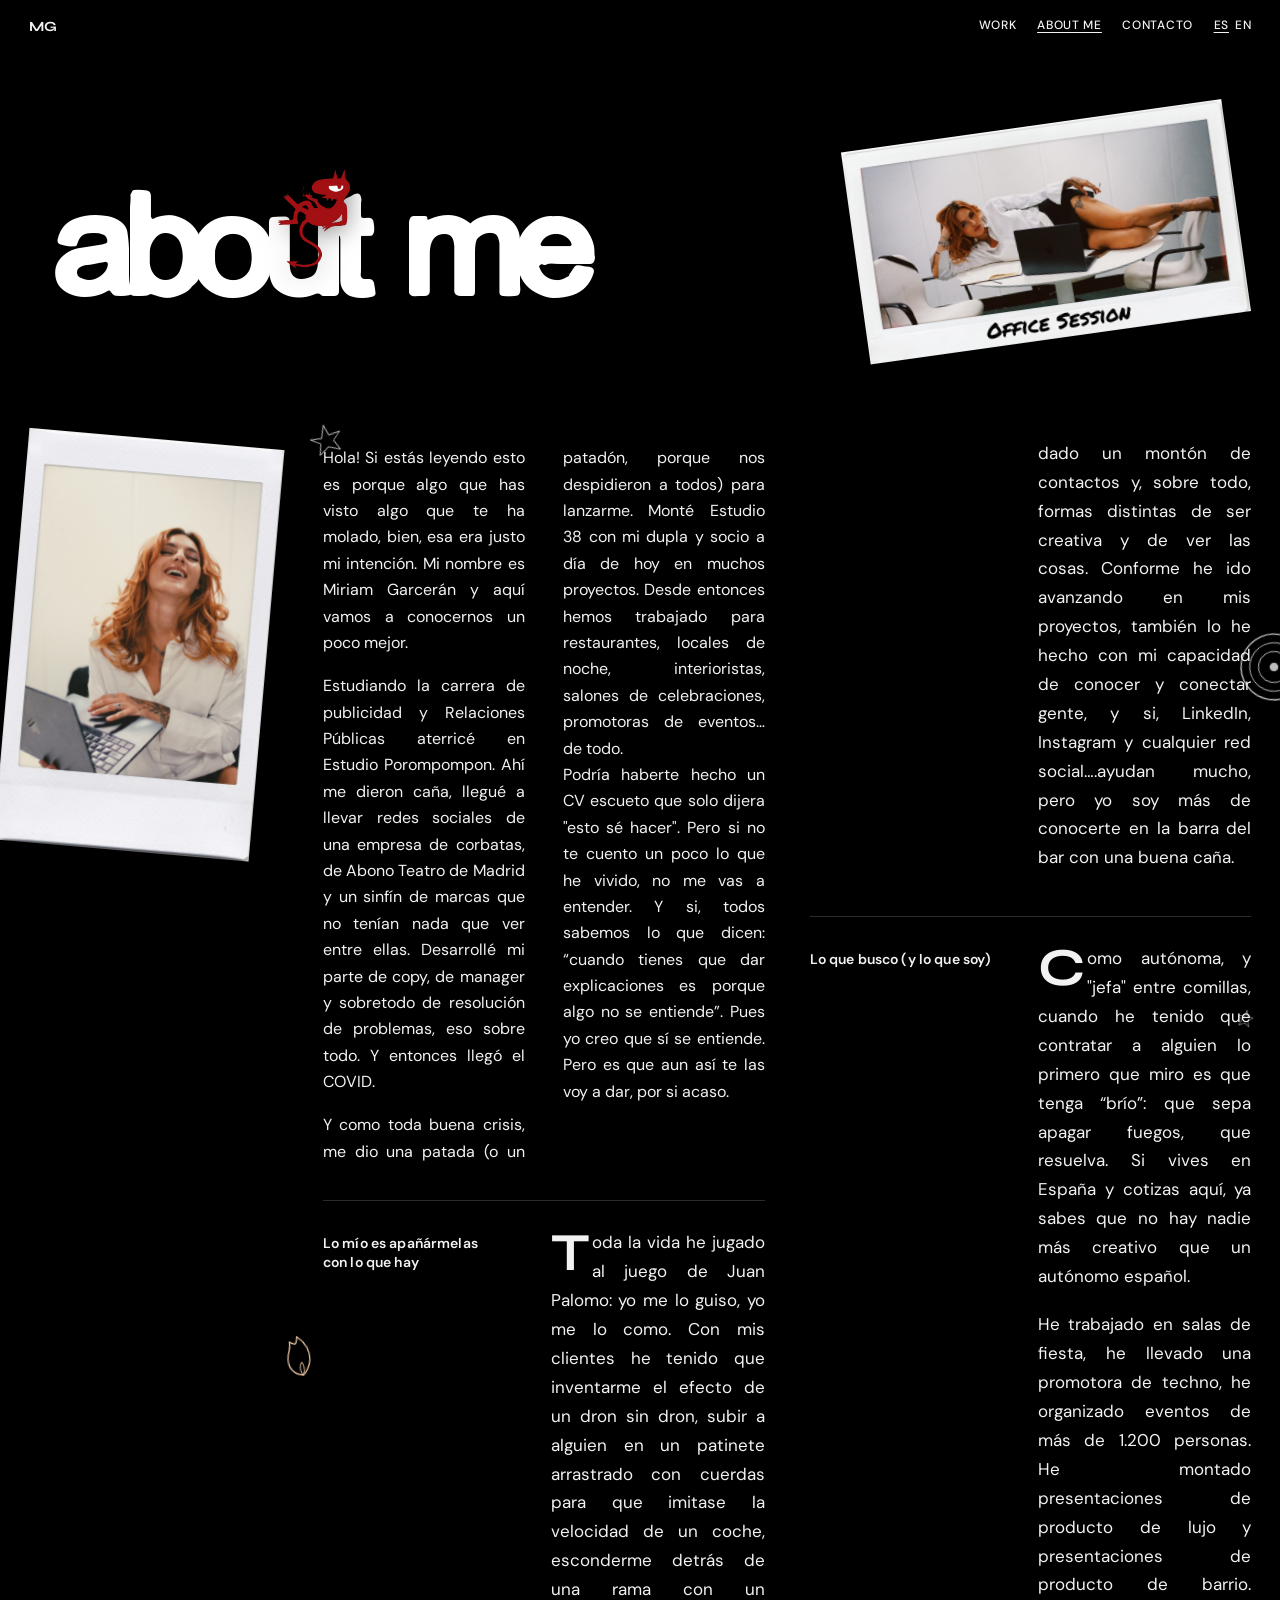
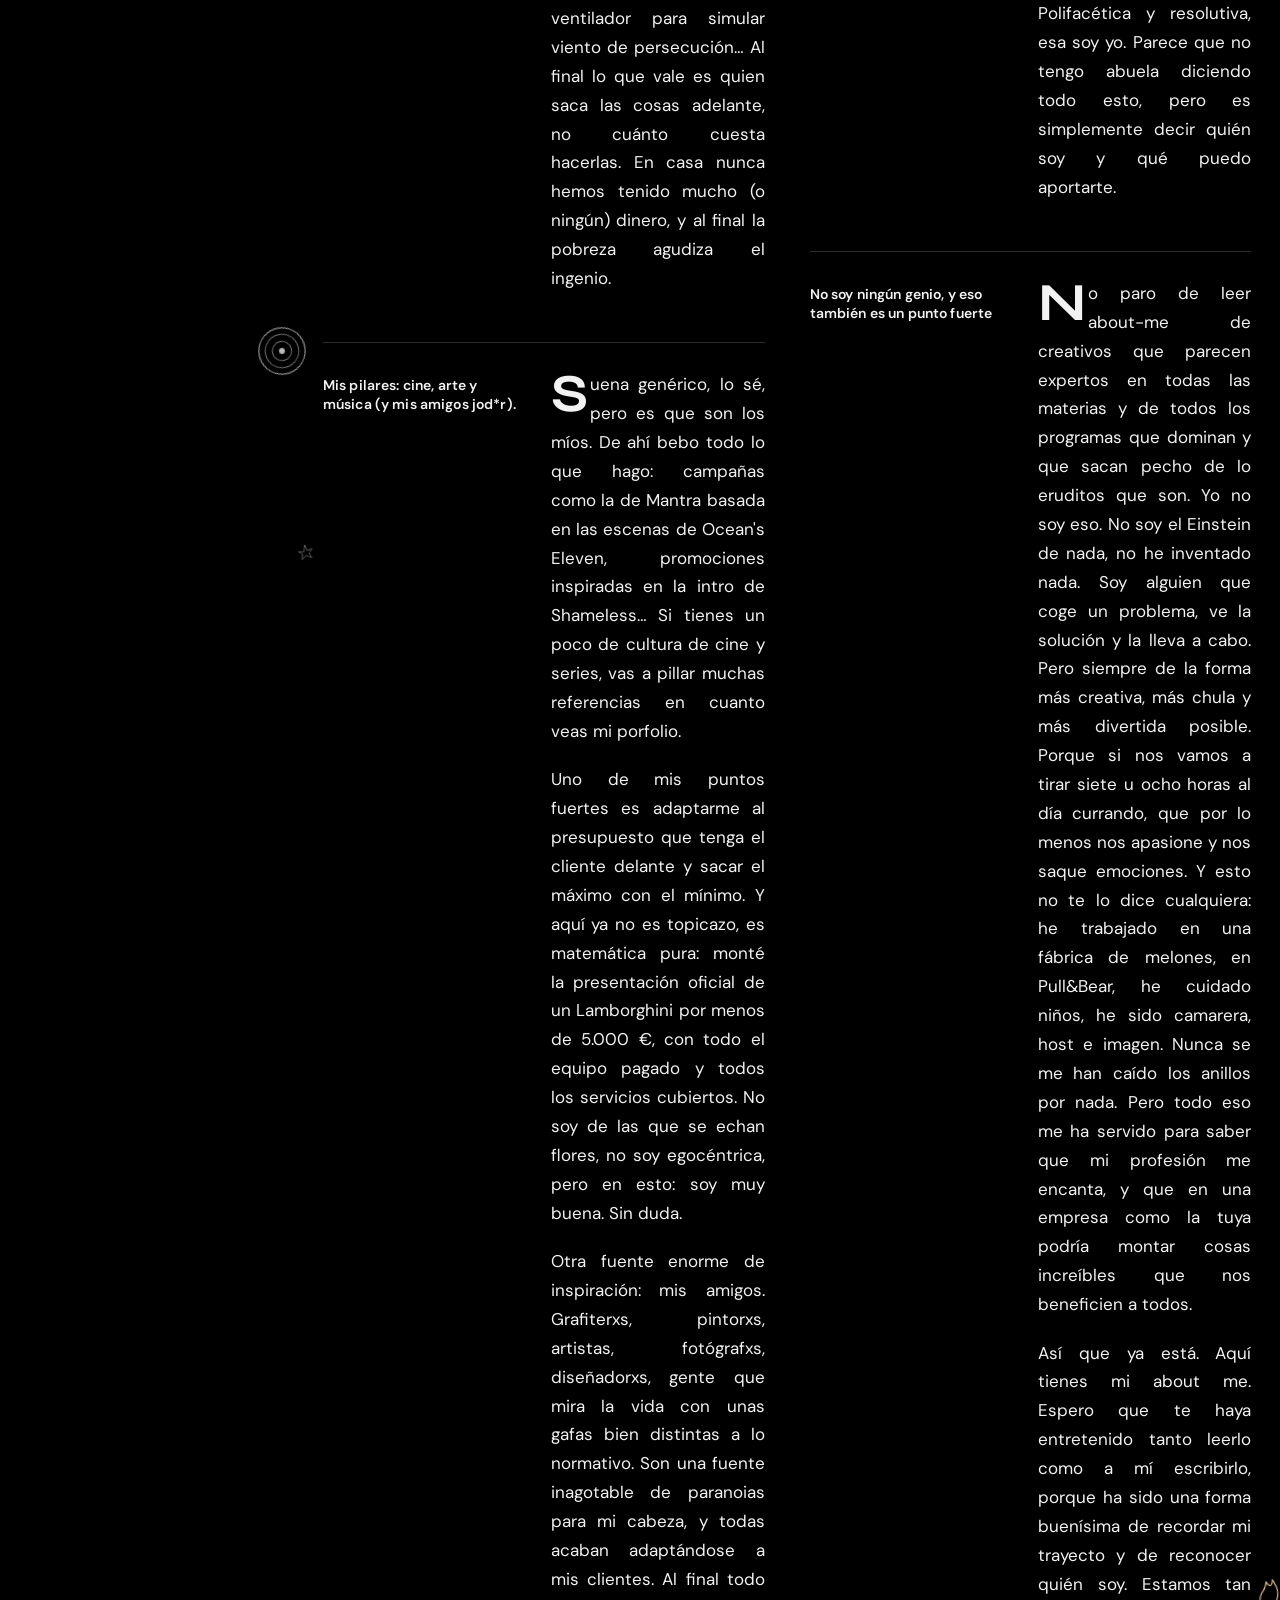
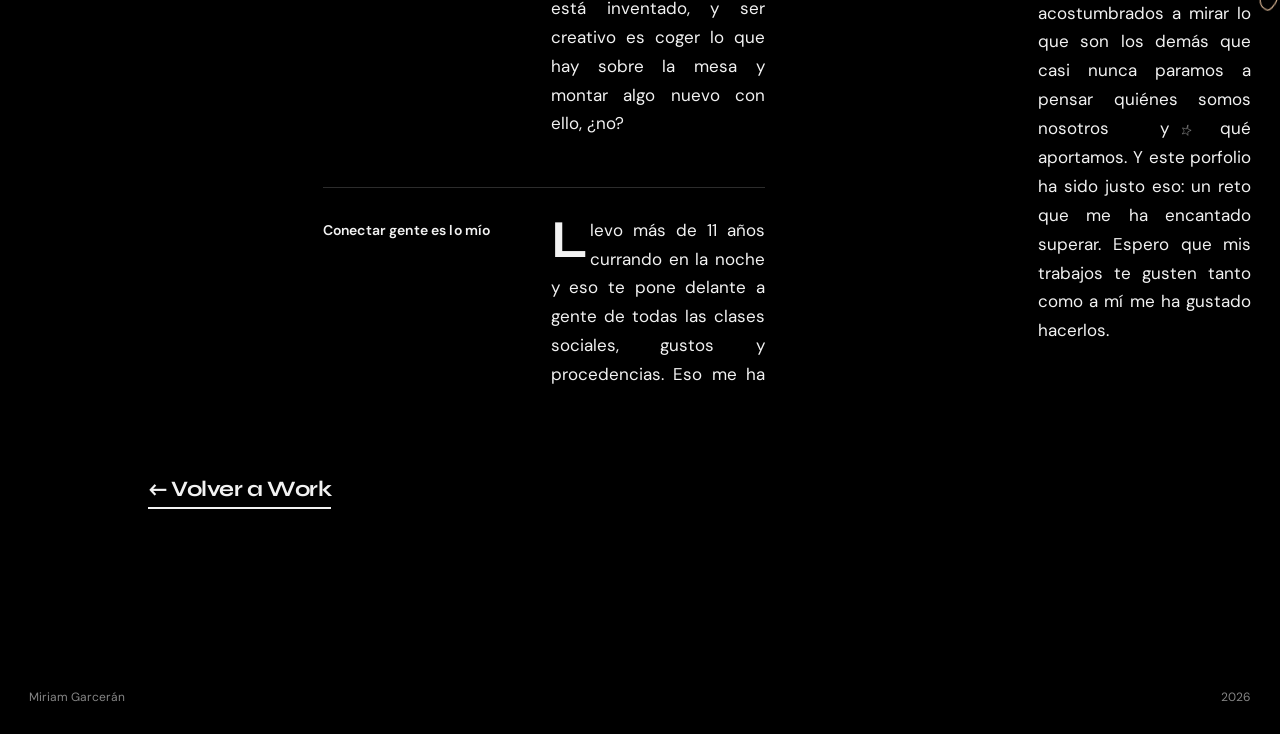
==== commit aba2b2cf: "about: fix overflow hidden cutting title + top photo Co-authored-by: Cursor <cursoragent@cursor.com>" ====
--- a/about.html
+++ b/about.html
@@ -14,7 +14,7 @@
       href="https://fonts.googleapis.com/css2?family=DM+Sans:ital,opsz,wght@0,9..40,400;0,9..40,500;0,9..40,600;1,9..40,400&family=Syne:wght@600;700;800&display=swap"
       rel="stylesheet"
     />
-    <link rel="stylesheet" href="css/style.css?v=84" />
+    <link rel="stylesheet" href="css/style.css?v=85" />
   </head>
   <body>
     <header class="site-header">
--- a/css/style.css
+++ b/css/style.css
@@ -556,8 +556,8 @@
   display: flex;
   align-items: flex-end;
   gap: clamp(16px, 3vw, 48px);
-  padding: 0 var(--gutter);
-  overflow: hidden;
+  padding: 0 var(--gutter) clamp(48px, 7vw, 96px);
+  overflow: visible;
 }
 
 .about-top .about-hero {
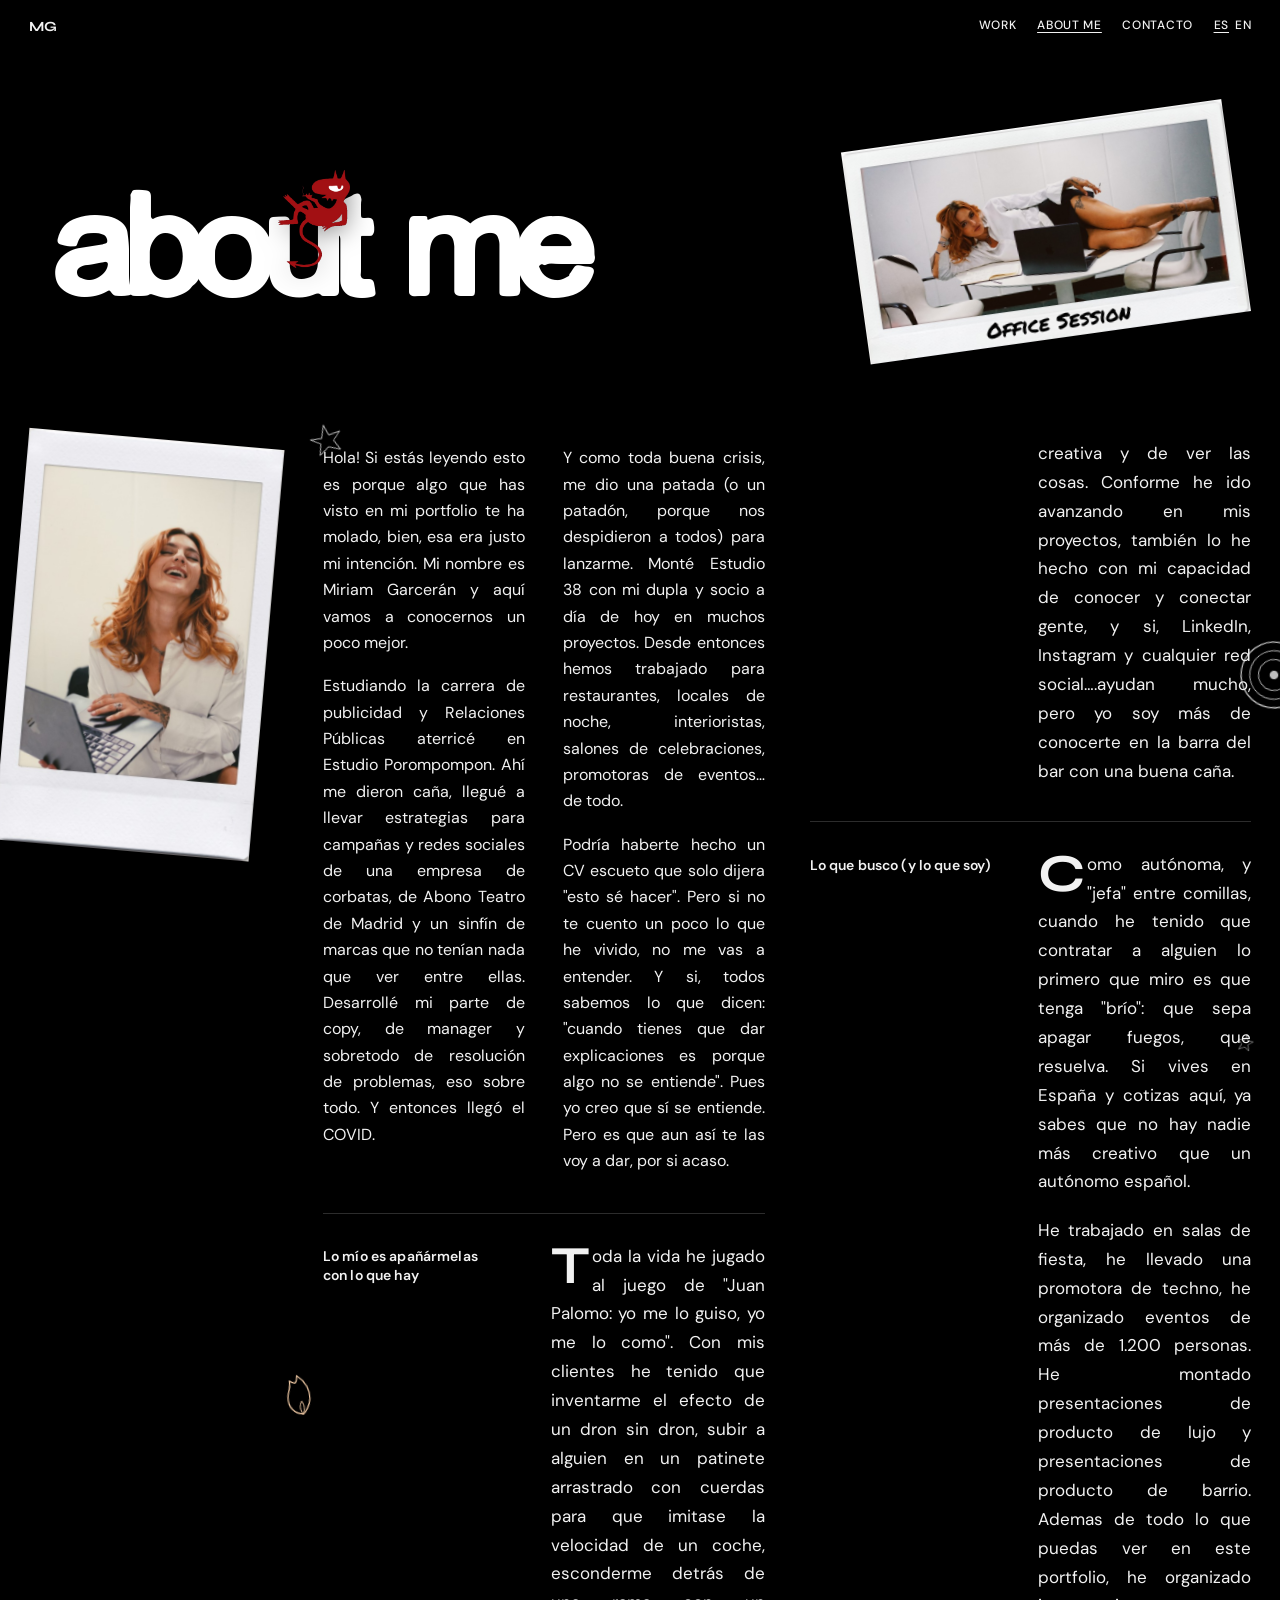
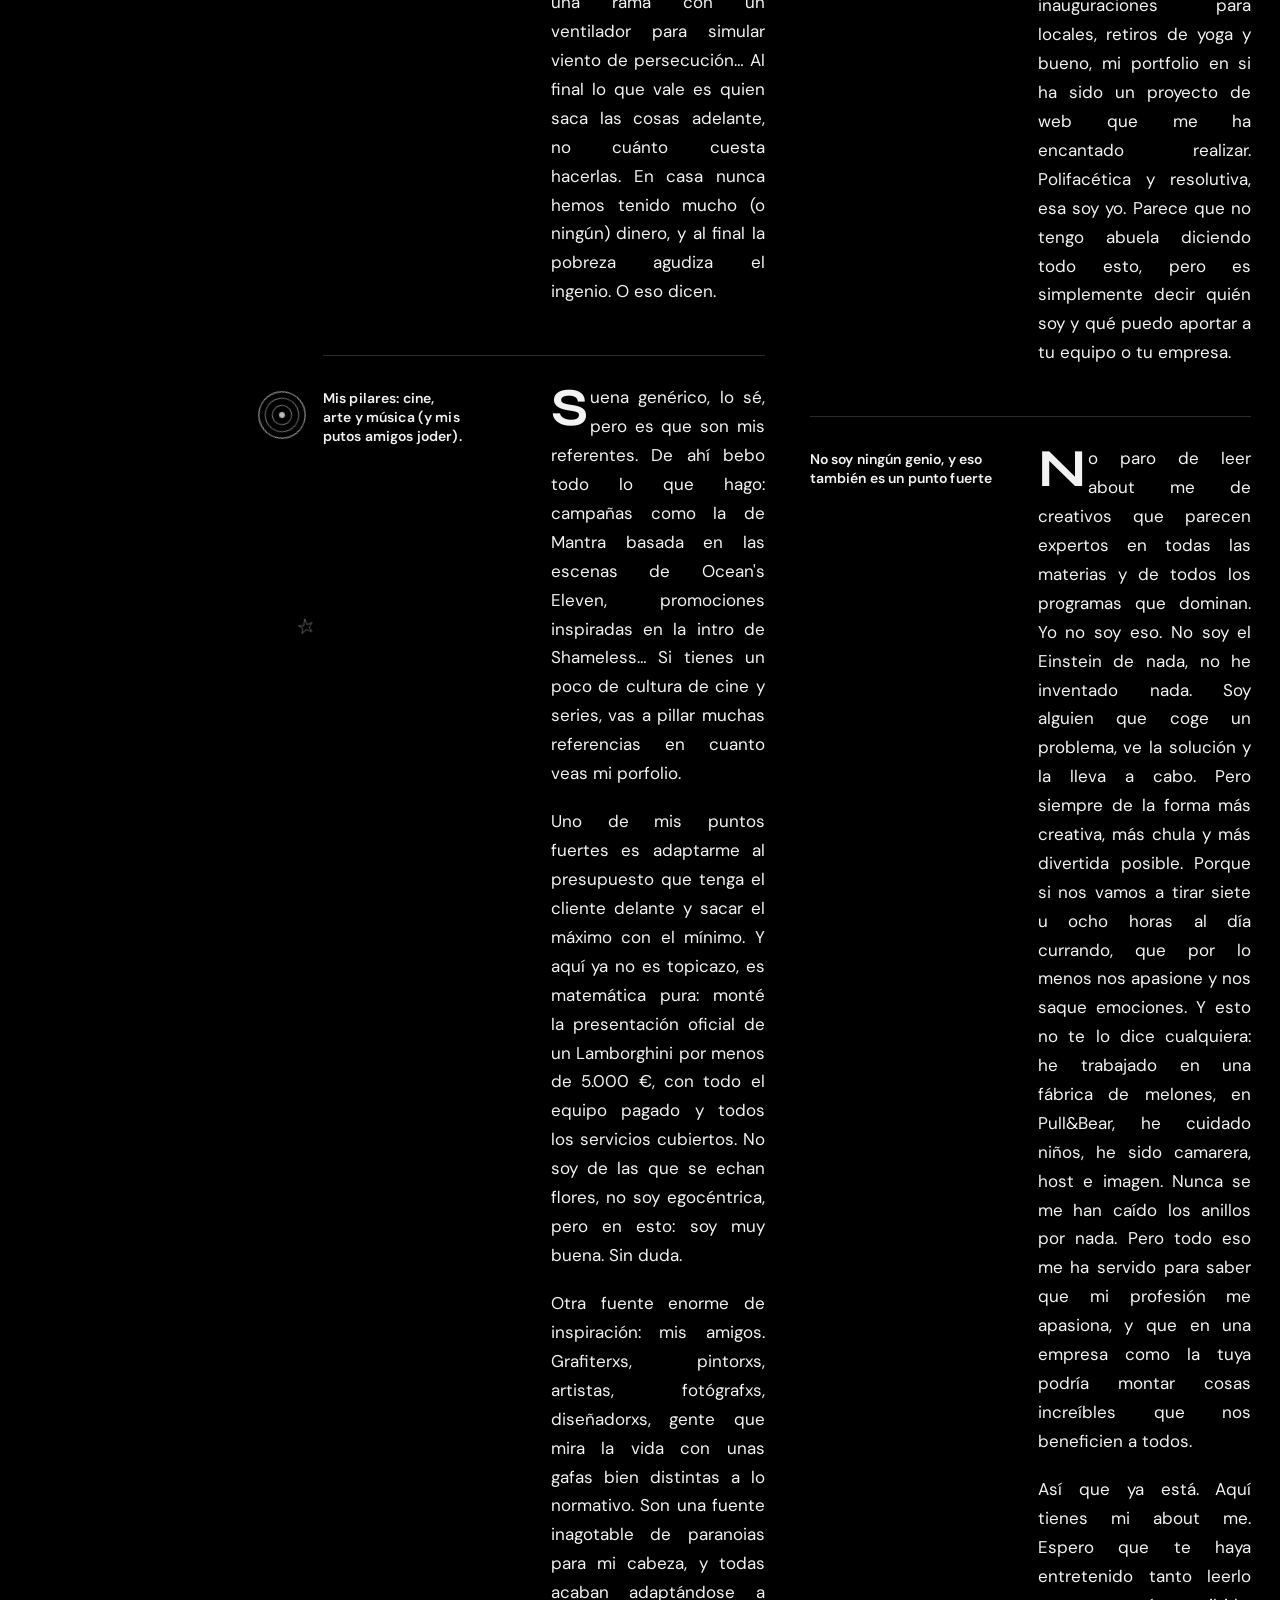
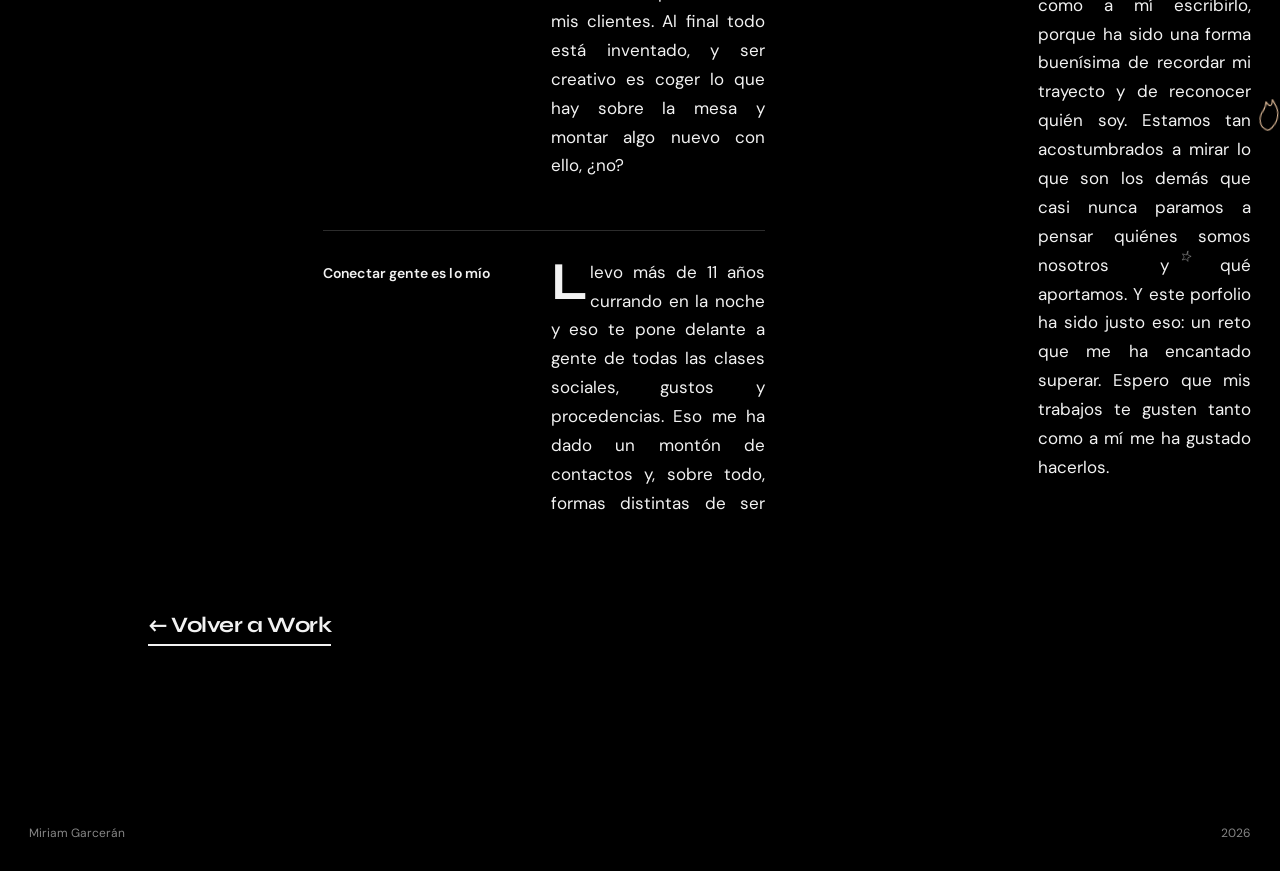
==== commit d7345554: "Show Work, About me and Contact in the mobile header. Co-authored-by: Cursor <cursoragent@cursor.com" ====
--- a/about.html
+++ b/about.html
@@ -14,7 +14,7 @@
       href="https://fonts.googleapis.com/css2?family=DM+Sans:ital,opsz,wght@0,9..40,400;0,9..40,500;0,9..40,600;1,9..40,400&family=Syne:wght@600;700;800&display=swap"
       rel="stylesheet"
     />
-    <link rel="stylesheet" href="css/style.css?v=85" />
+    <link rel="stylesheet" href="css/style.css?v=87" />
   </head>
   <body>
     <header class="site-header">
--- a/css/style.css
+++ b/css/style.css
@@ -808,6 +808,11 @@
   background: radial-gradient(circle at 30% 20%, #3a3a3a, #0b0b0b);
 }
 
+.coverflow__card[data-id="entropia"] .coverflow__cover,
+.coverflow__card[data-id="entropia"] .coverflow__visual img {
+  object-position: center top;
+}
+
 .coverflow__card[data-id="dulcevida"] .coverflow__visual {
   background: radial-gradient(circle at 70% 30%, #f3d7b0, #c9894a 55%, #5c2e12);
 }
@@ -1579,8 +1584,15 @@
     height: 62vh;
   }
 
-  .nav a {
-    display: none;
+  .nav {
+    gap: 10px 12px;
+    flex-wrap: wrap;
+  }
+
+  .nav a,
+  .lang button {
+    display: inline;
+    font-size: 11px;
   }
 
   .about-body {
